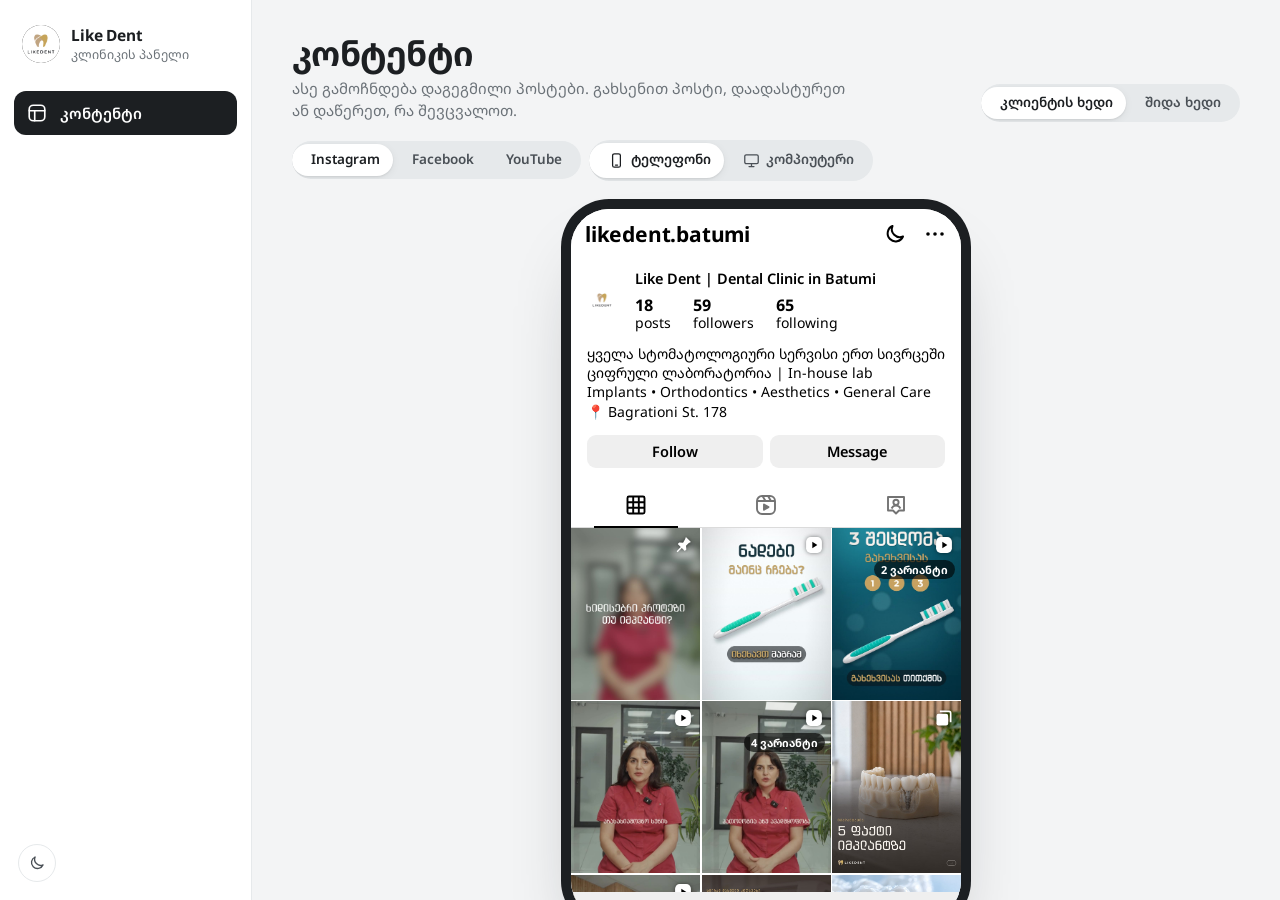
==== app.html @ 8b1951b8 "Hub: load the new studio (cache tag)" ====
<!doctype html>
<html lang="ka">
<head>
<meta charset="utf-8">
<meta name="referrer" content="no-referrer">
<meta name="viewport" content="width=device-width,initial-scale=1,viewport-fit=cover">
<meta name="robots" content="noindex,nofollow">
<title>Like Dent</title>
<link rel="stylesheet" href="ig.css">
<link rel="stylesheet" href="hub.css?v=29">
<script>if(/[?&]post=/.test(location.search))document.documentElement.classList.add('deeplink')</script>
<style>
.stage{min-height:100%;display:flex;flex-direction:column;align-items:center;justify-content:center;padding:18px 12px 28px;gap:12px}
.note{max-width:430px;font-size:13.5px;line-height:1.45;color:#5A4E45;text-align:center;margin:0}
body.dark .note{color:#B3A595}
/* versions of one video: swipe sideways */
.vt .vs{flex:0 0 100%;position:relative;scroll-snap-align:start}
.vlab{position:absolute;left:12px;top:12px;background:rgba(0,0,0,.6);color:#fff;font-size:12px;font-weight:600;padding:3px 8px;border-radius:12px}
.vhint{margin:4px 14px 0;font-size:13px;color:var(--sub)}
@media (max-width:520px){
  body{background:var(--bg)}
  .stage{padding:0;justify-content:flex-start}
  .note{display:none}
  .app{width:100%;height:100vh;height:100dvh;border-radius:0;box-shadow:none}
}
</style>
</head>
<body>
<div class="stage">
  <p class="note">ასე გამოჩნდება ინსტაგრამი ახალი პოსტების შემდეგ. დააჭირეთ პოსტს, ნახეთ ტექსტი და ვიდეო. თითოეულ პოსტზე დააჭირეთ „დადასტურება“-ს, ან დაწერეთ კომენტარი, თუ რამე შესაცვლელია. ☾/☀︎ ღილაკით ღია და მუქი რეჟიმი ირთვება.</p>
  <div class="app" id="app">
    <div class="view" id="pv">
      <div class="nav">
        <div class="uname" id="uname"></div>
        <button class="ibtn" id="themeBtn" type="button" aria-label="ღია / მუქი რეჟიმი"></button>
        <svg width="24" height="24" viewBox="0 0 24 24" fill="currentColor" aria-hidden="true"><circle cx="5" cy="12" r="1.8"/><circle cx="12" cy="12" r="1.8"/><circle cx="19" cy="12" r="1.8"/></svg>
      </div>
      <div class="prof">
        <div class="av"><img id="av" alt=""></div>
        <div class="pinfo">
          <span class="dname" id="dname"></span>
          <div class="stats">
            <div class="stat"><b id="pc">0</b><span>posts</span></div>
            <div class="stat"><b id="fol"></b><span>followers</span></div>
            <div class="stat"><b id="fng"></b><span>following</span></div>
          </div>
        </div>
      </div>
      <div class="bio" id="bio"></div>
      <div class="acts"><span>Follow</span><span>Message</span></div>
      <div class="tabs" aria-hidden="true">
        <span><svg width="24" height="24" viewBox="0 0 24 24" fill="none" stroke="currentColor" stroke-width="1.9"><rect x="3.5" y="3.5" width="17" height="17" rx="1.5"/><path d="M9.2 3.5v17M14.8 3.5v17M3.5 9.2h17M3.5 14.8h17"/></svg></span>
        <span><svg width="24" height="24" viewBox="0 0 24 24" fill="none" stroke="currentColor" stroke-width="1.9" stroke-linejoin="round"><rect x="3" y="3" width="18" height="18" rx="5"/><path d="M3 8h18M8.5 3l3 5M14 3l3 5"/><path d="m10 11.5 4.5 2.6-4.5 2.6z" fill="currentColor"/></svg></span>
        <span><svg width="24" height="24" viewBox="0 0 24 24" fill="none" stroke="currentColor" stroke-width="1.9" stroke-linejoin="round"><path d="M4 4h16v13.5h-5L12 20.5 9 17.5H4z"/><circle cx="12" cy="9.3" r="2.6"/><path d="M7.6 15.5a4.8 4.8 0 0 1 8.8 0"/></svg></span>
      </div>
      <div class="grid" id="grid"></div>
    </div>
    <div class="view" id="fv" hidden>
      <div class="ptop">
        <button class="ibtn" id="back" type="button" aria-label="უკან"></button>
        <div class="t"><small id="pvUser"></small><b>Posts</b></div>
      </div>
      <div id="feed"></div>
    </div>
    <div class="sheet" id="sh" hidden>
      <form id="shf">
        <div class="sh"><img id="shimg" alt=""><div><b>კომენტარი პოსტზე</b><span id="shcap"></span></div></div>
        <label>თქვენი სახელი<input id="shname" maxlength="40" autocomplete="name" placeholder="მაგ. მზია" required></label>
        <label>კომენტარი<textarea id="shtext" placeholder="რა შევცვალოთ?" required></textarea></label>
        <div class="row"><button type="button" class="no" id="shno">გაუქმება</button><button type="submit" class="ok" id="shok">გაგზავნა</button></div>
      </form>
    </div>
    <div class="toast" id="toast" role="status" hidden></div>
    <div class="status" id="st" hidden></div>
  </div>
</div>
<script src="core.js?v=30"></script>
<script>
let CFG = null, POSTS = [], STATE = {comments:[], status:{}}, sending = 0;
const commentsOf = id => (STATE.comments || []).filter(c => c.post === id);
const statusOf = id => (STATE.status || {})[id] || '';
const idsOf = p => (p.variants || [p]).map(v => v.id);
function groupStatus(p){ const s = idsOf(p).map(statusOf); return s.includes('approved') ? 'approved' : s.includes('changes') ? 'changes' : ''; }

function setTheme(t){ document.body.classList.toggle('dark', t==='dark'); $('#themeBtn').innerHTML = t==='dark' ? IC.sun : IC.moon; ls.set('igp_theme', t); }
setTheme(ls.get('igp_theme') || 'light');
$('#themeBtn').onclick = () => setTheme(document.body.classList.contains('dark') ? 'light' : 'dark');
$('#back').innerHTML = IC.back;

let toastT;
function toast(m){ const t = $('#toast'); t.textContent = m; t.hidden = false; clearTimeout(toastT); toastT = setTimeout(() => t.hidden = true, 3500); }

function renderProfile(){
  $('#uname').textContent = CFG.username; $('#pvUser').textContent = CFG.username;
  $('#dname').textContent = CFG.displayName; $('#bio').textContent = CFG.bio;
  $('#fol').textContent = CFG.followers; $('#fng').textContent = CFG.following;
  $('#av').src = mediaUrl(CFG.avatar); $('#pc').textContent = POSTS.length;
  document.title = CFG.username + ' · preview';
}
function renderGrid(){
  $('#grid').innerHTML = displayOrder(POSTS).map(p => {
    const n = idsOf(p).reduce((k, id) => k + commentsOf(id).filter(c => c.type !== 'approve' && !c.resolved).length, 0), s = groupStatus(p);
    const badge = p.pinned ? IC.pin : p.video ? IC.reel : (p.media.length > 1 ? IC.car : '');
    return `<button type="button" class="tile" data-id="${p.id}" aria-label="${esc(p.title)}"><img src="${mediaUrl(p.media[0])}" alt="" loading="lazy">${badge}
      ${!p.posted && s ? `<span class="st ${s}">${s==='approved' ? '✓ დადასტურდა' : 'შესაცვლელი'}</span>` : ''}${n ? `<span class="cc">💬 ${n}</span>` : ''}${p.variants ? `<span class="vb">${p.variants.length} ვარიანტი</span>` : ''}</button>`;
  }).join('');
}
function cmHTML(id){
  return commentsOf(id).map(c => c.type === 'approve'
    ? `<div class="cm ok"><b>${esc(c.name)}</b>✓ დაადასტურა<small>${fmtTime(c.ts)}${c.reopened ? ' · ხელახლა განსახილველია' : ''}</small></div>`
    : `<div class="cm"><b>${esc(c.name)}</b>${esc(c.text)}<small>${c.pending ? 'იგზავნება…' : fmtTime(c.ts)}${c.resolved ? ' · ✓ გასწორდა' : ''}</small></div>`).join('');
}
function capHTML(p){
  const t = p.caption || ''; const short = t.length > 125 || t.split('\n').length > 2;
  const cut = short ? t.split('\n').slice(0,2).join('\n').slice(0,120) : t;
  return `<b>${esc(CFG.username)}</b><span class="ct">${esc(cut)}</span>${short ? ` <button type="button" class="more" data-full="${p.id}">… more</button>` : ''}`;
}
const isVariant = id => POSTS.some(p => p.variants && p.variants.some(v => v.id === id));
const okText = (id, done) => isVariant(id) ? (done ? ' ეს ვარიანტი არჩეულია' : ' ამ ვარიანტს ვირჩევ') : (done ? ' დადასტურებულია' : ' დადასტურება');
function apvHTML(p){
  if(p.posted) return '';
  const done = statusOf(p.id) === 'approved';
  return `<div class="apv"><button type="button" data-ok="${p.id}" class="${done ? 'done' : ''}">${IC.check}${okText(p.id, done)}</button><button type="button" data-cmt="${p.id}">✎ შესაცვლელია</button></div>`;
}
function renderFeed(){
  const me = (ls.get('igp_name') || '').trim();
  $('#feed').innerHTML = displayOrder(POSTS).map(p => `
  <article class="post" id="post-${p.id}">
    <div class="ph"><span class="mini"><img src="${mediaUrl(CFG.avatar)}" alt=""></span><b>${esc(CFG.username)}</b>${IC.dots}</div>
    <div class="media">${p.variants
      ? `<div class="track vt" data-n="${p.variants.length}">${p.variants.map((v,i) => `<div class="vs" data-v="${v.id}"><video data-src="${mediaUrl(v.video)}" poster="${mediaUrl(v.media[0])}" playsinline muted loop preload="none"></video><button type="button" class="mute" aria-label="ხმა">${IC.muted}</button><span class="playov">${IC.play}</span><span class="vlab">ვარიანტი ${i+1}</span></div>`).join('')}</div><span class="cnt">1/${p.variants.length}</span>`
      : p.video
      ? `<video data-src="${mediaUrl(p.video)}" poster="${mediaUrl(p.media[0])}" playsinline muted loop preload="none"></video><button type="button" class="mute" aria-label="ხმა">${IC.muted}</button><span class="playov">${IC.play}</span>`
      : `<div class="track" data-n="${p.media.length}">${p.media.map(m => `<img src="${mediaUrl(m)}" alt="" loading="lazy">`).join('')}</div>${p.media.length > 1 ? `<span class="cnt">1/${p.media.length}</span>` : ''}`}</div>
    <div class="pa">${IC.heart}<button type="button" class="ibtn" data-cmt="${p.id}" aria-label="კომენტარი" style="padding:0">${IC.cmt}</button>${IC.send}<span class="sp"></span>
      ${p.variants ? `<div class="dots">${p.variants.map((m,i) => `<i class="${i ? '' : 'on'}"></i>`).join('')}</div>` : p.media.length > 1 && !p.video ? `<div class="dots">${p.media.map((m,i) => `<i class="${i ? '' : 'on'}"></i>`).join('')}</div>` : ''}${IC.save}</div>
    <div class="cap" data-v="${esc(p.caption)}">${capHTML(p)}</div>
    ${p.variants ? `<p class="vhint">← → გადაფურცლეთ: ${p.variants.length} ვარიანტი. აირჩიეთ ის, რომელიც უფრო მოგწონთ.</p>` : ''}
    ${apvHTML(p)}
    <div class="cmts" data-c="${p.id}">${cmHTML(p.id)}</div>
    <button type="button" class="addbtn" data-cmt="${p.id}"><span class="mini">${esc((me || '?').slice(0,1).toUpperCase())}</span>Add a comment…</button>
    <div class="pdate">${p.posted ? 'უკვე გამოქვეყნებული' : 'დაგეგმილი პოსტი'}</div>
  </article>`).join('');
  bindFeed();
}
let io = null, near = null;
function bindFeed(){
  if(io) io.disconnect();
  // phones handle only a few videos at once: load a video when it comes near the screen, free it when it leaves
  if(near) near.disconnect();
  near = new IntersectionObserver(es => es.forEach(en => {
    const v = en.target;
    if(en.isIntersecting){ if(!v.getAttribute('src')){ v.src = v.dataset.src; v.preload = 'metadata'; } }
    else if(v.getAttribute('src')){ v.pause(); v.removeAttribute('src'); v.load(); }
  }), {root: $('#fv'), rootMargin: '600px 0px'});
  document.querySelectorAll('#feed video').forEach(v => near.observe(v));
  io = new IntersectionObserver(es => es.forEach(en => { const v = en.target; if(en.isIntersecting && en.intersectionRatio > .6) v.play().catch(()=>{}); else v.pause(); }), {root: $('#fv'), threshold:[0,.6,1]});
  document.querySelectorAll('#feed video').forEach(v => {
    io.observe(v); const ov = v.parentNode.querySelector('.playov');
    v.addEventListener('play', () => ov.hidden = true); v.addEventListener('pause', () => ov.hidden = false);
  });
  document.querySelectorAll('#feed .track').forEach(t => {
    const post = t.closest('.post'), dots = post.querySelectorAll('.dots i'), cnt = post.querySelector('.cnt');
    t.addEventListener('scroll', () => {
      const i = Math.round(t.scrollLeft / t.clientWidth); dots.forEach((d,k) => d.classList.toggle('on', k === i)); if(cnt) cnt.textContent = (i+1) + '/' + t.dataset.n;
      // a version swipe: approve, comment and the comment list follow the version on screen
      const s = t.classList.contains('vt') && t.children[i]; if(!s || post.dataset.cur === s.dataset.v) return;
      post.dataset.cur = s.dataset.v;
      t.querySelectorAll('video').forEach((v,k) => { if(k === i) v.play().catch(()=>{}); else v.pause(); });
      post.querySelectorAll('[data-ok]').forEach(b => b.dataset.ok = s.dataset.v);
      post.querySelectorAll('[data-cmt]').forEach(b => b.dataset.cmt = s.dataset.v);
      const cm = post.querySelector('.cmts'); cm.dataset.c = s.dataset.v; if(!$('#fv').hidden) refreshViews();
    }, {passive:true});
  });
}
function openPost(id){
  renderFeed(); $('#pv').hidden = true; $('#fv').hidden = false;
  const el = document.getElementById('post-' + id); $('#fv').scrollTop = el ? el.offsetTop - 50 : 0;
}
function openReelViewer(id){
  document.querySelectorAll('#feed video').forEach(v => v.pause());
  openReels($('#app'), {posts: displayOrder(POSTS), startId: id, username: CFG.username, statusOf,
    onComment: id => openSheet(id), onApprove: (id, btn) => approve(id, btn)});
}
$('#grid').addEventListener('click', e => { const t = e.target.closest('.tile'); if(t) openPost(t.dataset.id); });
$('#back').onclick = () => { document.querySelectorAll('#feed video').forEach(v => v.pause()); $('#fv').hidden = true; $('#pv').hidden = false; renderGrid(); };
$('#feed').addEventListener('click', e => {
  const m = e.target.closest('.more'); if(m){ const p = flatVariants(POSTS).find(x => x.id === m.dataset.full); m.parentNode.querySelector('.ct').textContent = p.caption; m.remove(); return; }
  const c = e.target.closest('[data-cmt]'); if(c){ openSheet(c.dataset.cmt); return; }
  const ok = e.target.closest('[data-ok]'); if(ok){ approve(ok.dataset.ok, ok); return; }
  const mb = e.target.closest('.mute'); if(mb){ const v = mb.parentNode.querySelector('video'); v.muted = !v.muted; mb.innerHTML = v.muted ? IC.muted : IC.sound; if(v.paused) v.play().catch(()=>{}); return; }
  const vid = e.target.closest('video'); if(vid){ const vs = vid.closest('.vs'); openReelViewer(vs ? vs.dataset.v : vid.closest('.post').id.slice(5)); }
});

/* comment / approve */
let shPost = null, shMode = 'comment';
function openSheet(id){
  const p = flatVariants(POSTS).find(x => x.id === id); shPost = id;
  $('#shimg').src = mediaUrl(p.media[0]);
  $('#shcap').textContent = p.title || (p.caption || '').split('\n')[0];
  $('#shname').value = ls.get('igp_name') || '';
  $('#shtext').value = '';
  $('#sh').hidden = false;
  setTimeout(() => ($('#shname').value ? $('#shtext') : $('#shname')).focus({preventScroll:true}), 60);
}
const closeSheet = () => { $('#sh').hidden = true; shPost = null; };
$('#shno').onclick = closeSheet;
$('#sh').addEventListener('click', e => { if(e.target.id === 'sh') closeSheet(); });
$('#shf').onsubmit = e => {
  e.preventDefault();
  const name = $('#shname').value.trim(), text = $('#shtext').value.trim(); if(!name || !text) return;
  ls.set('igp_name', name);
  const post = shPost, local = {ts: Date.now(), post, name, type: 'comment', text, pending: true};
  // show the comment right away; the sheet answers in a few seconds
  STATE.comments = [...(STATE.comments || []), local]; STATE.status = {...(STATE.status || {}), [post]: 'changes'};
  closeSheet(); refreshViews(); toast('კომენტარი იგზავნება…');
  sending++;
  api.post(CFG, {action:'comment', post, name, text, title: (flatVariants(POSTS).find(x => x.id === post) || {}).title})
    .then(r => { sending--; STATE = r.state || STATE; refreshViews(); toast('კომენტარი გაიგზავნა, მადლობა!'); })
    .catch(async () => {
      // a slow answer can still have been saved: check the sheet before asking to resend
      let saved = false;
      try{ const st = await api.state(CFG); saved = st.comments.some(c => c.post === post && c.name === name && c.text === text); if(saved){ STATE = st; } }catch(e){}
      sending--;
      if(saved){ refreshViews(); toast('კომენტარი გაიგზავნა, მადლობა!'); return; }
      STATE.comments = STATE.comments.filter(c => c !== local); refreshViews();
      openSheet(post); $('#shtext').value = text; toast('ვერ გაიგზავნა. შეამოწმეთ ინტერნეტი და კიდევ ერთხელ დააჭირეთ „გაგზავნა“-ს.');
    });
};
async function approve(id, btn){
  if(statusOf(id) === 'approved'){ toast(isVariant(id) ? 'ეს ვარიანტი უკვე არჩეულია.' : 'ეს პოსტი უკვე დადასტურებულია.'); return; }
  let name = (ls.get('igp_name') || '').trim();
  if(!name){ name = (prompt('თქვენი სახელი') || '').trim(); if(!name) return; ls.set('igp_name', name); }
  const prev = statusOf(id), local = {ts: Date.now(), post: id, name, type: 'approve', text: '', pending: true};
  STATE.comments = [...(STATE.comments || []), local]; STATE.status = {...(STATE.status || {}), [id]: 'approved'};
  refreshViews(); toast(isVariant(id) ? 'ვარიანტი არჩეულია ✓' : 'დადასტურდა ✓');
  if(btn && btn.closest('.rv-btn')) btn.querySelector('small').textContent = isVariant(id) ? 'არჩეულია' : 'დადასტურდა';
  sending++;
  try{ const r = await api.post(CFG, {action:'approve', post: id, name, title: (flatVariants(POSTS).find(x => x.id === id) || {}).title}); STATE = r.state || STATE; refreshViews(); }
  catch(err){ STATE.comments = STATE.comments.filter(c => c !== local); STATE.status[id] = prev; refreshViews(); toast('დადასტურება ვერ გაიგზავნა. სცადეთ თავიდან.'); }
  sending--;
}
function refreshViews(){
  if($('#fv').hidden) renderGrid();
  else {
    document.querySelectorAll('.cmts').forEach(el => el.innerHTML = cmHTML(el.dataset.c));
    // captions edited in the studio show up without reopening the post
    document.querySelectorAll('#feed .post').forEach(el => { const p = POSTS.find(x => 'post-' + x.id === el.id), c = el.querySelector('.cap'); if(p && c && c.dataset.v !== p.caption){ c.dataset.v = p.caption; c.innerHTML = capHTML(p); } });
    document.querySelectorAll('[data-ok]').forEach(b => { const d = statusOf(b.dataset.ok) === 'approved'; b.classList.toggle('done', d); b.innerHTML = IC.check + okText(b.dataset.ok, d); });
  }
}

/* boot */
(async () => {
  try{ CFG = await loadConfig(); }catch(e){ $('#st').textContent = 'გვერდი ვერ ჩაიტვირთა.'; $('#st').hidden = false; return; }
  POSTS = groupVariants(arrange(CFG, null)); renderProfile(); renderGrid();
  if(!CFG.api){ return; }
  const load = async () => { try{ const s = await api.state(CFG); STATE = s; if(s.layout){ POSTS = groupVariants(arrange(CFG, s.layout)); $('#pc').textContent = POSTS.length; } refreshViews(); $('#st').hidden = true; }catch(e){ $('#st').textContent = 'კავშირი ვერ დამყარდა, ვცდილობ თავიდან…'; $('#st').hidden = false; } };
  window.reloadPreview = load;   // the hub calls this after the team switches back from the studio
  await load();
  const tick = () => { if(document.visibilityState === 'visible' && $('#sh').hidden && !sending) load(); };
  setInterval(tick, 10000);
  document.addEventListener('visibilitychange', tick);
})();
</script>
<script src="hub.js?v=30"></script>
</body>
</html>
---- ig.css ----
*{box-sizing:border-box}
html,body{margin:0;height:100%}
body{font-family:-apple-system,BlinkMacSystemFont,"SF Pro Text","Helvetica Neue","Noto Sans Georgian",Arial,sans-serif;-webkit-font-smoothing:antialiased;background:#ECE6DE;color:#000}
:root{--bg:#fff;--fg:#000;--sub:#737373;--btn:#EFEFEF;--line:#DBDBDB;--input:#fff;--link:#0095F6;--pink:#F6C6D8;--yellow:#FFE58A}
body.dark{--bg:#000;--fg:#F5F5F5;--sub:#A8A8A8;--btn:#262626;--line:#262626;--input:#121212;background:#15110E}
button{font-family:inherit}
.app{position:relative;width:390px;max-width:100%;height:min(844px,calc(100vh - 90px));background:var(--bg);color:var(--fg);border-radius:38px;overflow:hidden;box-shadow:0 0 0 10px #0B0B0C,0 30px 60px -20px rgba(30,20,10,.45)}
.view{position:absolute;inset:0;overflow-y:auto;overflow-x:hidden;scrollbar-width:none;-webkit-overflow-scrolling:touch}
.view::-webkit-scrollbar{display:none}
.view[hidden]{display:none}
.nav{position:sticky;top:0;z-index:3;background:var(--bg);height:50px;display:flex;align-items:center;gap:12px;padding:0 14px}
.nav .uname{flex:1;font-weight:700;font-size:21px;letter-spacing:-.2px;min-width:0;overflow:hidden;text-overflow:ellipsis;white-space:nowrap}
.ibtn{appearance:none;border:0;background:none;color:var(--fg);padding:4px;cursor:pointer;display:grid;place-items:center}
.ibtn:focus-visible,.tile:focus-visible{outline:2px solid var(--link);outline-offset:-2px;border-radius:6px}
.prof{display:flex;align-items:center;gap:18px;padding:10px 16px 0}
.av{width:86px;height:86px;border-radius:50%;overflow:hidden;border:1px solid var(--line);flex:0 0 auto;background:#111}
.av img{width:100%;height:100%;object-fit:cover;display:block}
.pinfo{flex:1;min-width:0;display:flex;flex-direction:column;gap:8px}
.dname{font-weight:600;font-size:14.5px}
.stats{display:flex;gap:22px}
.stat{display:flex;flex-direction:column;line-height:1.2}.stat b{font-size:16px}.stat span{font-size:14px}
.bio{padding:12px 16px 0;font-size:14px;line-height:1.38;white-space:pre-line}
.acts{display:flex;gap:7px;padding:14px 16px 0}
.acts span{flex:1;height:33px;border-radius:9px;background:var(--btn);display:flex;align-items:center;justify-content:center;font-weight:600;font-size:14.5px}
.tabs{display:flex;margin-top:16px;border-bottom:1px solid var(--line)}
.tabs span{flex:1;display:flex;justify-content:center;padding:9px 0 10px;color:var(--sub);position:relative}
.tabs span:first-child{color:var(--fg)}
.tabs span:first-child::after{content:"";position:absolute;left:18%;right:18%;bottom:-1px;height:1.5px;background:var(--fg)}
.grid{display:grid;grid-template-columns:repeat(3,1fr);gap:1.5px;padding-bottom:40px}
.tile{position:relative;aspect-ratio:3/4;overflow:hidden;background:var(--btn);cursor:pointer;border:0;padding:0;display:block;width:100%}
.tile img{width:100%;height:100%;object-fit:cover;display:block;pointer-events:none;-webkit-user-drag:none;user-select:none}
.tile .badge{position:absolute;top:7px;right:7px;filter:drop-shadow(0 0 2px rgba(0,0,0,.5))}
.tile .cc{position:absolute;left:6px;bottom:6px;background:rgba(0,0,0,.62);color:#fff;font-size:11.5px;font-weight:600;border-radius:10px;padding:2px 7px}
.tile .vb{position:absolute;top:32px;right:6px;background:rgba(0,0,0,.62);color:#fff;font-size:11px;font-weight:700;border-radius:10px;padding:2px 7px}
.tile .st{position:absolute;left:6px;top:6px;border-radius:10px;padding:2px 7px;font-size:11px;font-weight:700;color:#2B211C}
.tile .st.approved{background:var(--yellow)}.tile .st.changes{background:var(--pink)}
.ptop{position:sticky;top:0;z-index:3;background:var(--bg);height:48px;display:flex;align-items:center;gap:8px;padding:0 8px}
.ptop .t{flex:1;text-align:center;margin-right:36px;line-height:1.15}
.ptop .t small{display:block;font-size:12.5px;color:var(--sub);font-weight:600}.ptop .t b{font-size:16px}
.post{padding-bottom:18px}
.ph{display:flex;align-items:center;gap:10px;padding:8px 12px}
.ph .mini{width:32px;height:32px;border-radius:50%;overflow:hidden;background:#111;flex:0 0 auto}
.ph .mini img{width:100%;height:100%;object-fit:cover;display:block}
.ph b{flex:1;font-size:14px}
.media{position:relative;background:var(--btn)}
.track{display:flex;overflow-x:auto;scroll-snap-type:x mandatory;scrollbar-width:none}
.track::-webkit-scrollbar{display:none}
.track img{flex:0 0 100%;width:100%;aspect-ratio:4/5;object-fit:cover;display:block;scroll-snap-align:start}
.media video{width:100%;aspect-ratio:4/5;object-fit:cover;display:block;background:#000;cursor:pointer}
.cnt{position:absolute;top:12px;right:12px;background:rgba(0,0,0,.6);color:#fff;font-size:12px;font-weight:600;padding:3px 8px;border-radius:12px}
.mute,.full{position:absolute;bottom:12px;width:30px;height:30px;border-radius:50%;background:rgba(0,0,0,.55);border:0;display:grid;place-items:center;cursor:pointer;padding:0;color:#fff}
.mute{right:12px}.full{right:50px}
.playov{position:absolute;inset:0;display:grid;place-items:center;pointer-events:none}
.playov[hidden]{display:none}
.pa{display:flex;align-items:center;gap:14px;padding:10px 12px 4px;position:relative}
.pa .sp{flex:1}
.dots{position:absolute;left:50%;top:50%;transform:translate(-50%,-50%);display:flex;gap:4px}
.dots i{width:6px;height:6px;border-radius:50%;background:var(--sub);opacity:.45}.dots i.on{background:var(--link);opacity:1}
.cap{padding:2px 12px 0;font-size:14px;line-height:1.42;white-space:pre-line;word-break:break-word}
.cap b{font-weight:600;margin-right:5px}
.cap .more{color:var(--sub);cursor:pointer;background:none;border:0;padding:0;font:inherit}
.cmts{padding:6px 12px 0;display:flex;flex-direction:column;gap:6px}
.cm{font-size:14px;line-height:1.38;white-space:pre-line;word-break:break-word}
.cm b{font-weight:600;margin-right:5px}
.cm small{display:block;color:var(--sub);font-size:11.5px;margin-top:1px}
.cm.ok{color:#8a6d00}body.dark .cm.ok{color:#FFE58A}
.addbtn{display:flex;align-items:center;gap:10px;padding:8px 12px 0;width:100%;appearance:none;border:0;background:none;color:var(--sub);font:14px inherit;text-align:left;cursor:pointer}
.addbtn .mini{width:26px;height:26px;border-radius:50%;background:var(--btn);flex:0 0 auto;display:grid;place-items:center;font-size:12px;font-weight:700}
.apv{margin:10px 12px 0;display:flex;gap:8px}
.apv button{flex:1;appearance:none;border:1px solid var(--line);background:var(--bg);color:var(--fg);border-radius:10px;padding:9px 10px;font-weight:600;font-size:14px;cursor:pointer;display:flex;align-items:center;justify-content:center;gap:6px}
.apv button.done{background:var(--yellow);border-color:var(--yellow);color:#2B211C}
.pdate{padding:8px 12px 0;font-size:12px;color:var(--sub)}
.toast{position:absolute;left:50%;bottom:22px;transform:translateX(-50%);background:var(--fg);color:var(--bg);font-size:13.5px;padding:9px 14px;border-radius:10px;z-index:30;max-width:88%;text-align:center}
.toast[hidden]{display:none}
.status{position:absolute;left:0;right:0;bottom:0;z-index:4;background:var(--btn);color:var(--sub);font-size:12px;text-align:center;padding:5px 8px}
.status[hidden]{display:none}
/* comment sheet */
.sheet{position:absolute;inset:0;z-index:40;background:rgba(0,0,0,.5);display:flex;align-items:flex-start;justify-content:center;padding:14px 10px}
.sheet[hidden]{display:none}
.sheet form{width:100%;background:var(--bg);color:var(--fg);border-radius:16px;padding:14px;display:flex;flex-direction:column;gap:10px;box-shadow:0 10px 30px rgba(0,0,0,.3)}
.sheet .sh{display:flex;gap:10px;align-items:center}
.sheet .sh img{width:46px;height:58px;object-fit:cover;border-radius:6px;flex:0 0 auto}
.sheet .sh div{font-size:13px;line-height:1.35;color:var(--sub);overflow:hidden;display:-webkit-box;-webkit-line-clamp:3;-webkit-box-orient:vertical}
.sheet .sh b{color:var(--fg);display:block;font-size:13.5px}
.sheet label{font-size:12.5px;font-weight:600;color:var(--sub);display:flex;flex-direction:column;gap:5px}
.sheet input,.sheet textarea{border:1px solid var(--line);background:var(--input);color:var(--fg);border-radius:10px;padding:10px 12px;font:16px inherit;font-family:inherit}
.sheet textarea{min-height:96px;resize:vertical}
.sheet .row{display:flex;gap:8px}
.sheet .row button{flex:1;appearance:none;border:0;border-radius:10px;padding:12px;font-weight:600;font-size:15px;cursor:pointer}
.sheet .ok{background:var(--link);color:#fff}.sheet .ok:disabled{opacity:.5}.sheet .no{background:var(--btn);color:var(--fg)}
/* fullscreen reels */
.reelv{position:absolute;inset:0;z-index:20;background:#000}
.rv-list{position:absolute;inset:0;overflow-y:auto;scroll-snap-type:y mandatory;scrollbar-width:none}
.rv-list::-webkit-scrollbar{display:none}
.rv-item{position:relative;height:100%;scroll-snap-align:start;scroll-snap-stop:always}
.rv-item video{width:100%;height:100%;object-fit:contain;display:block;background:#000}
.rv-play{position:absolute;inset:0;display:grid;place-items:center;pointer-events:none}
.rv-play[hidden]{display:none}
.rv-close{position:absolute;top:12px;left:10px;z-index:3;appearance:none;border:0;background:rgba(0,0,0,.25);border-radius:50%;width:40px;height:40px;display:grid;place-items:center;cursor:pointer}
.rv-side{position:absolute;right:8px;bottom:110px;display:flex;flex-direction:column;gap:18px;align-items:center}
.rv-btn{appearance:none;border:0;background:none;color:#fff;display:flex;flex-direction:column;align-items:center;gap:4px;cursor:pointer;filter:drop-shadow(0 1px 2px rgba(0,0,0,.6))}
.rv-btn svg{width:28px;height:28px}
.rv-btn small{font-size:11px;font-weight:600}
.rv-cap{position:absolute;left:12px;right:70px;bottom:24px;color:#fff;font-size:14px;line-height:1.4;white-space:pre-line;text-shadow:0 1px 3px rgba(0,0,0,.7)}
.rv-cap b{display:block;margin-bottom:4px}
---- hub.css ----
/* Like Dent client hub. Palette from Gia: deep mustard, graphite greys, emerald.
   Mustard is the one loud colour (new patients, the active place); everything else stays quiet. */
@import url('https://fonts.googleapis.com/css2?family=Noto+Sans+Georgian:wght@400..800&display=swap');

:root{
  --mustard:#A07800; --mustard-ink:#7A5B00; --mustard-tint:#F5EBC9;
  --emerald:#0E6B53; --emerald-ink:#0B5A45; --emerald-tint:#D9EEE6;
  --ink:#1C1F22; --ink-2:#4A5056; --slate:#6B7278; --mist:#E6E9EB; --canvas:#F3F4F5; --surface:#FFFFFF;
  --glass:rgba(255,255,255,.72); --scrim:rgba(20,23,26,.44);
  --r-xl:22px; --r-lg:16px; --r-md:12px; --r-sm:9px;
  --font:"Noto Sans Georgian",-apple-system,BlinkMacSystemFont,"SF Pro Text",system-ui,sans-serif;
  --ease:cubic-bezier(.22,1,.36,1);
  --side:252px; --tabbar:64px;
  /* old names still used by hub-admin.html */
  --h-bg:var(--canvas);--h-card:var(--surface);--h-fg:var(--ink);--h-sub:var(--slate);--h-line:var(--mist);--h-soft:var(--canvas);
  --h-gold:var(--mustard-ink);--h-gold-btn:var(--mustard);--h-emer:var(--emerald);--h-emer-btn:var(--emerald);--h-shadow:none;
}
body.dark{
  --mustard:#D9A821; --mustard-ink:#E8BE4A; --mustard-tint:#3A3015;
  --emerald:#33B88E; --emerald-ink:#5DD0AA; --emerald-tint:#14382D;
  --ink:#ECEEEF; --ink-2:#C2C7CB; --slate:#979EA4; --mist:#2B3034; --canvas:#16191B; --surface:#1F2326;
  --glass:rgba(31,35,38,.72); --scrim:rgba(0,0,0,.6);
}

/* ---------- shell ---------- */
body.hubbed{background:var(--canvas);color:var(--ink);font-family:var(--font);-webkit-font-smoothing:antialiased;overflow:hidden}
body.hubbed .note{display:none}
.shell{position:fixed;inset:0;display:grid;grid-template-columns:var(--side) minmax(0,1fr);background:var(--canvas);color:var(--ink);font-family:var(--font)}
.side{display:flex;flex-direction:column;gap:6px;padding:22px 14px 18px;border-right:1px solid var(--mist);background:var(--surface)}
.brand{display:flex;align-items:center;gap:11px;padding:2px 8px 22px}
.brand img{width:38px;height:38px;border-radius:50%;object-fit:cover;background:#111;flex:0 0 auto}
.brand b{display:block;font-size:15.5px;font-weight:700;letter-spacing:-.01em}
.brand small{display:block;font-size:12.5px;color:var(--slate)}
.nav-i{appearance:none;border:0;background:none;color:var(--ink-2);font:500 15px/1 var(--font);display:flex;align-items:center;gap:12px;padding:11px 12px;border-radius:var(--r-md);cursor:pointer;text-align:left;transition:background .2s var(--ease),color .2s var(--ease)}
.nav-i svg{flex:0 0 auto;opacity:.85}
.nav-i:hover{background:var(--canvas)}
.nav-i[aria-current="page"]{background:var(--ink);color:var(--surface);font-weight:600}
.nav-i[aria-current="page"] svg{opacity:1}
.nav-i[hidden]{display:none}
.nav-i .n{margin-left:auto;min-width:22px;height:22px;border-radius:11px;background:var(--mustard);color:#fff;font-size:12px;font-weight:700;display:grid;place-items:center;padding:0 7px}
.nav-i .n[hidden]{display:none}
.side .grow{flex:1}
.side .foot{display:flex;gap:6px;padding:0 4px}
.icon-btn{appearance:none;border:1px solid var(--mist);background:var(--surface);color:var(--ink-2);width:38px;height:38px;border-radius:50%;display:grid;place-items:center;cursor:pointer;transition:background .2s var(--ease)}
.icon-btn:hover{background:var(--canvas)}

.main{position:relative;min-width:0;overflow:hidden;display:flex;flex-direction:column}
.pane{position:absolute;inset:0;overflow-y:auto;overflow-x:hidden;-webkit-overflow-scrolling:touch;overscroll-behavior:contain}
.pane[hidden]{display:none}
.head{display:flex;align-items:flex-end;gap:18px;flex-wrap:wrap;padding:34px 40px 22px;max-width:1240px;margin:0 auto}
.head .ttl{flex:1;min-width:240px}
.head h1{margin:0;font-size:34px;line-height:1.12;font-weight:700;letter-spacing:-.022em}
.head p{margin:6px 0 0;font-size:15px;line-height:1.45;color:var(--slate);max-width:62ch}
.body{max-width:1240px;margin:0 auto;padding:0 40px 56px}

/* buttons */
.btn{appearance:none;border:1px solid var(--mist);background:var(--surface);color:var(--ink);font:600 14px/1 var(--font);border-radius:999px;padding:11px 18px;cursor:pointer;display:inline-flex;align-items:center;gap:8px;text-decoration:none;white-space:nowrap;transition:transform .15s var(--ease),background .2s var(--ease),border-color .2s var(--ease)}
.btn:hover{border-color:var(--slate)}
.btn:active{transform:scale(.97)}
.btn.primary{background:var(--ink);border-color:var(--ink);color:var(--surface)}
.btn.mustard{background:var(--mustard);border-color:var(--mustard);color:#fff}
.btn.emerald{background:var(--emerald);border-color:var(--emerald);color:#fff}
.btn.sm{padding:8px 13px;font-size:13px}
.btn:disabled{opacity:.45;cursor:default;transform:none}
.btn:focus-visible,.icon-btn:focus-visible,.nav-i:focus-visible,.seg button:focus-visible,.chip:focus-visible,.lead:focus-visible,.tile2:focus-visible,.tabbar button:focus-visible{outline:2px solid var(--mustard);outline-offset:2px}

/* segmented control with a sliding thumb */
.seg{position:relative;display:inline-flex;background:var(--mist);border-radius:999px;padding:3px;gap:0;max-width:100%;overflow-x:auto;scrollbar-width:none}
.seg::-webkit-scrollbar{display:none}
.seg .thumb{position:absolute;top:3px;bottom:3px;left:0;border-radius:999px;background:var(--surface);box-shadow:0 1px 2px rgba(0,0,0,.08),0 2px 8px rgba(0,0,0,.06);transition:transform .38s var(--ease),width .38s var(--ease)}
body.dark .seg .thumb{background:#3A4045}
.seg button{position:relative;z-index:1;appearance:none;border:0;background:none;color:var(--ink-2);font:600 13.5px/1 var(--font);padding:9px 16px;border-radius:999px;cursor:pointer;white-space:nowrap}
.seg button[aria-pressed="true"]{color:var(--ink)}

/* phone tab bar */
.tabbar{display:none}
.mtop{display:none}

/* ---------- content: platform previews ---------- */
.plat[hidden]{display:none}
body.hubbed .stage{min-height:0;padding:6px 0 40px;justify-content:flex-start}
body.hubbed .app{height:min(844px,calc(100vh - 190px));box-shadow:0 0 0 10px #1C1F22,0 40px 80px -30px rgba(20,23,26,.45)}
body.dark.hubbed .app{box-shadow:0 0 0 10px #000,0 40px 80px -30px rgba(0,0,0,.8)}
.hint{font-size:13.5px;color:var(--slate);text-align:center;margin:0 auto 18px;max-width:52ch;line-height:1.5}

.st-chip{display:inline-flex;align-items:center;gap:5px;font:700 11.5px/1 var(--font);border-radius:999px;padding:5px 9px;white-space:nowrap}
.st-chip.approved{background:var(--emerald-tint);color:var(--emerald-ink)}
.st-chip.changes{background:#FBE1E6;color:#9B2C45}
body.dark .st-chip.changes{background:#47202A;color:#F3A9BA}
.st-chip.posted{background:var(--mist);color:var(--slate)}

/* Instagram on a computer */
.igw{max-width:935px;margin:0 auto;background:var(--surface);border-radius:var(--r-xl);padding:40px 44px 44px;border:1px solid var(--mist)}
.igw-h{display:grid;grid-template-columns:150px 1fr;gap:56px;align-items:center;margin-bottom:40px}
.igw-h img{width:150px;height:150px;border-radius:50%;object-fit:cover;background:#111}
.igw-u{display:flex;align-items:center;gap:12px;flex-wrap:wrap;font-size:20px}
.igw-u span{font:600 13.5px var(--font);background:var(--mist);border-radius:8px;padding:8px 14px}
.igw-s{display:flex;gap:36px;margin:18px 0;font-size:15.5px}
.igw-b{font-size:14px;line-height:1.5;white-space:pre-line}
.igw-b b{display:block}
.igw-tabs{display:flex;justify-content:center;gap:56px;border-top:1px solid var(--mist);margin:0 -44px 4px;font:600 12.5px var(--font);color:var(--slate)}
.igw-tabs span{padding:16px 0}.igw-tabs span:first-child{color:var(--ink);box-shadow:inset 0 1px 0 var(--ink)}
.igw-g{display:grid;grid-template-columns:repeat(3,1fr);gap:4px}
.tile2{position:relative;aspect-ratio:3/4;border:0;padding:0;background:var(--mist);cursor:pointer;overflow:hidden;display:block;width:100%}
.tile2 img{width:100%;height:100%;object-fit:cover;display:block;transition:transform .5s var(--ease)}
.tile2:hover img{transform:scale(1.03)}
.tile2 .st-chip{position:absolute;left:8px;top:8px}
.tile2 .kind{position:absolute;right:8px;top:8px;color:#fff;filter:drop-shadow(0 1px 2px rgba(0,0,0,.5))}
.tile2 .ov{position:absolute;inset:0;background:rgba(0,0,0,.32);opacity:0;transition:opacity .2s var(--ease);display:grid;place-items:center;color:#fff;font:600 14px var(--font)}
.tile2:hover .ov{opacity:1}

/* Facebook page */
.fbw{max-width:620px;margin:0 auto}
.fb-cover{position:relative;aspect-ratio:2048/779;border-radius:var(--r-xl) var(--r-xl) 0 0;overflow:hidden;background:#2a2f33}
.fb-cover img{width:100%;height:100%;object-fit:cover;display:block}
.fb-id{background:var(--surface);border:1px solid var(--mist);border-top:0;border-radius:0 0 var(--r-xl) var(--r-xl);padding:0 28px 18px;display:flex;align-items:flex-end;gap:18px;margin-bottom:18px}
.fb-id img{position:relative;z-index:1;width:132px;height:132px;border-radius:50%;object-fit:cover;border:4px solid var(--surface);margin-top:-66px;background:#fff}
.fb-id b{display:block;font-size:24px;letter-spacing:-.01em}
.fb-id small{color:var(--slate);font-size:14px}
.fbp{background:var(--surface);border:1px solid var(--mist);border-radius:var(--r-lg);margin-bottom:16px;overflow:hidden;cursor:pointer}
.fbp header{display:flex;align-items:center;gap:10px;padding:14px 16px 8px}
.fbp header img{width:40px;height:40px;border-radius:50%;object-fit:cover;background:#111}
.fbp header div{flex:1;min-width:0;line-height:1.3}
.fbp header b{display:block;font-size:14.5px}
.fbp header small{color:var(--slate);font-size:12.5px}
.fbp .tx{margin:0 16px 12px;font-size:14.5px;line-height:1.5;white-space:pre-line;max-height:6em;overflow:hidden}
.fbp .md{position:relative;background:#000;aspect-ratio:4/5}
.fbp .md img{display:block;width:100%;height:100%;object-fit:cover}
.fbcar{position:relative}
.fbtrack{display:flex;gap:8px;overflow-x:auto;scroll-snap-type:x mandatory;padding:0 16px 4px;scrollbar-width:none;scroll-padding:0 16px}
.fbtrack::-webkit-scrollbar{display:none}
.fbcard{flex:0 0 72%;aspect-ratio:4/5;border-radius:8px;overflow:hidden;border:1px solid var(--mist);scroll-snap-align:start;background:var(--mist)}
.fbcard img{width:100%;height:100%;object-fit:cover;object-position:center;display:block}
.fbcar .car-btn[hidden]{display:none}
.play{position:absolute;left:50%;top:50%;width:64px;height:64px;margin:-32px 0 0 -32px;border-radius:50%;background:rgba(0,0,0,.55);display:grid;place-items:center;color:#fff;backdrop-filter:blur(6px)}
.fbp footer{display:flex;border-top:1px solid var(--mist);margin:0 16px;padding:4px 0;color:var(--slate);font:600 13.5px var(--font)}
.fbp footer span{flex:1;text-align:center;padding:9px 0}

/* YouTube channel */
.ytw{max-width:1100px;margin:0 auto}
.yt-banner{aspect-ratio:2120/351;border-radius:var(--r-xl);overflow:hidden;background:#2a2f33}
.yt-banner img{width:100%;height:100%;object-fit:cover}
.yt-id{display:flex;align-items:center;gap:22px;padding:22px 4px 8px}
.yt-id img{width:120px;height:120px;border-radius:50%;object-fit:cover;background:#111}
.yt-id b{display:block;font-size:30px;letter-spacing:-.02em;line-height:1.15}
.yt-id small{display:block;color:var(--slate);font-size:14px;margin-top:4px}
.yt-tabs{display:flex;gap:26px;border-bottom:1px solid var(--mist);margin:10px 0 22px;font:600 15px var(--font);color:var(--slate)}
.yt-tabs span{padding:12px 0}.yt-tabs span.on{color:var(--ink);box-shadow:inset 0 -2px 0 var(--ink)}
.yt-sec{font-size:20px;font-weight:700;letter-spacing:-.01em;margin:6px 0 14px}
.yt-shorts{display:grid;grid-template-columns:repeat(auto-fill,minmax(176px,1fr));gap:18px 14px;margin-bottom:34px}
.ys{appearance:none;border:0;padding:0;background:none;color:inherit;text-align:left;cursor:pointer;font-family:var(--font)}
.ys .th{position:relative;aspect-ratio:9/16;border-radius:var(--r-md);overflow:hidden;background:var(--mist)}
.ys .th img{width:100%;height:100%;object-fit:cover;display:block;transition:transform .5s var(--ease)}
.ys:hover .th img{transform:scale(1.03)}
.ys .th .st-chip{position:absolute;left:8px;top:8px}
.ys b{display:block;font-size:14.5px;line-height:1.35;margin-top:9px;display:-webkit-box;-webkit-line-clamp:2;-webkit-box-orient:vertical;overflow:hidden}
.ys small{color:var(--slate);font-size:12.5px}
.yt-posts{display:grid;grid-template-columns:repeat(auto-fill,minmax(300px,1fr));gap:16px}
.ycp{background:var(--surface);border:1px solid var(--mist);border-radius:var(--r-lg);overflow:hidden;cursor:pointer;display:flex;flex-direction:column}
.ycp header{display:flex;align-items:center;gap:10px;padding:14px 16px 6px;font-size:14px}
.ycp header img{width:32px;height:32px;border-radius:50%;object-fit:cover}
.ycp header b{flex:1}
.ycp p{margin:4px 16px 12px;font-size:14px;line-height:1.5;white-space:pre-line;max-height:4.5em;overflow:hidden}
.ycp img.m{width:100%;aspect-ratio:4/5;object-fit:cover;display:block;margin-top:auto}

/* post window: looks like the platform it was opened from; the review strip at the bottom is ours */
.pm{position:fixed;inset:0;z-index:70;background:rgba(0,0,0,.66);display:flex;align-items:center;justify-content:center;padding:40px 64px}
.pm[hidden]{display:none}
.pm-x{position:fixed;top:14px;right:18px;z-index:3;appearance:none;border:0;background:none;color:#fff;cursor:pointer;padding:8px;display:grid;place-items:center}
.pm-x svg{width:26px;height:26px}
.pm-card{position:relative;display:grid;grid-template-columns:minmax(0,1fr) 405px;width:min(1180px,100%);height:min(860px,100%);background:#fff;color:#000;overflow:hidden;animation:pmIn .32s var(--ease)}
@keyframes pmIn{from{opacity:0;transform:scale(.98)}to{opacity:1;transform:none}}
.pm-media{background:#000;display:flex;align-items:center;justify-content:center;position:relative;min-height:0;min-width:0}
.pm-media>video,.pm-media>img{max-width:100%;max-height:100%;display:block;object-fit:contain}
.pm-media .car{display:flex;overflow-x:auto;scroll-snap-type:x mandatory;width:100%;height:100%;scrollbar-width:none}
.pm-media .car::-webkit-scrollbar{display:none}
.pm-media .car img{flex:0 0 100%;width:100%;height:100%;object-fit:contain;scroll-snap-align:center}
.car-btn{position:absolute;top:50%;margin-top:-15px;width:30px;height:30px;border-radius:50%;border:0;background:rgba(255,255,255,.85);color:#262626;display:grid;place-items:center;cursor:pointer;box-shadow:0 1px 4px rgba(0,0,0,.25)}
.car-btn.prev{left:12px}.car-btn.next{right:12px}
.car-dots{position:absolute;bottom:14px;left:0;right:0;display:flex;justify-content:center;gap:4px}
.car-dots i{width:6px;height:6px;border-radius:50%;background:rgba(255,255,255,.45)}
.car-dots i.on{background:#fff}
.pm-side{display:flex;flex-direction:column;min-height:0;min-width:0}
.ini{width:32px;height:32px;border-radius:50%;flex:0 0 auto;display:grid;place-items:center;font:700 13px var(--font);background:#EFEFEF;color:#555}
.rv{border-top:1px solid #DBDBDB;background:#F7F7F8;padding:12px 14px;display:flex;flex-direction:column;gap:10px;font-family:var(--font)}
.rv .pm-vars{display:flex;gap:6px;flex-wrap:wrap}
.rv .chip{padding:6px 11px;font-size:12.5px}
.rv-b{display:flex;gap:8px}
.rv-b .btn{flex:1;justify-content:center;padding:11px 10px;min-width:0;white-space:normal;line-height:1.2;text-align:center}
.rv-b .rv-link{flex:0 0 auto;padding:11px 13px}
.lnk{display:flex;gap:6px;align-items:center}
.lnk[hidden]{display:none}
.lnk input{flex:1;min-width:0;font:13px var(--font);color:var(--ink);background:#fff;border:1px solid var(--mist);border-radius:10px;padding:9px 10px}
.lnk small{flex-basis:100%;color:var(--emerald-ink);font:600 12.5px var(--font)}
.lnk{flex-wrap:wrap}
.yt-id .yt-sub{margin-left:auto}

/* Instagram on a computer */
.pm--ig .pm-card{border-radius:4px}
.pm--ig .pm-side{border-left:1px solid #EFEFEF;font:14px/1.4 -apple-system,BlinkMacSystemFont,"Segoe UI",Roboto,"Noto Sans Georgian",Helvetica,Arial,sans-serif;color:#000}
.ig-h{display:flex;align-items:center;gap:12px;padding:14px 16px;border-bottom:1px solid #EFEFEF}
.ig-h img{width:32px;height:32px;border-radius:50%;object-fit:cover;border:1px solid #EFEFEF}
.ig-h b{flex:1;font-weight:600}
.ig-dots{letter-spacing:1px;color:#000}
.ig-sc{flex:1;overflow-y:auto;padding:14px 16px;display:flex;flex-direction:column;gap:16px}
.ig-c{display:flex;gap:14px;align-items:flex-start}
.ig-c img{width:32px;height:32px;border-radius:50%;object-fit:cover;border:1px solid #EFEFEF;flex:0 0 auto}
.ig-c>div{white-space:pre-line;word-break:break-word;min-width:0}
.ig-c b{font-weight:600}
.ig-c small{display:block;color:#737373;font-size:12px;margin-top:8px}
.ig-a{display:flex;gap:14px;padding:8px 14px 4px;border-top:1px solid #EFEFEF;color:#000}
.ig-a .sp{flex:1}
.ig-l{padding:2px 16px 12px}
.ig-l b{display:block;font-weight:600;font-size:14px}
.ig-l small{display:block;color:#737373;font-size:11.5px;margin-top:4px}

/* Facebook */
.pm--fb{background:rgba(0,0,0,.82)}
.pm--fb .pm-card{border-radius:10px;grid-template-columns:minmax(0,1fr) 380px;background:#fff}
.pm--fb .pm-side{font:15px/1.4 -apple-system,BlinkMacSystemFont,"Segoe UI",Roboto,"Noto Sans Georgian",Helvetica,Arial,sans-serif;color:#050505}
.fb-h{display:flex;align-items:center;gap:10px;padding:16px}
.fb-h img{width:40px;height:40px;border-radius:50%;object-fit:cover}
.fb-h b{display:block;font-size:15px;font-weight:600}
.fb-h small{color:#65676B;font-size:13px}
.fb-sc{flex:1;overflow-y:auto;padding:0 16px 12px}
.fb-tx{margin:0 0 12px;white-space:pre-line}
.fb-re{display:flex;border-top:1px solid #CED0D4;border-bottom:1px solid #CED0D4;margin-bottom:12px;color:#65676B;font-weight:600;font-size:14px}
.fb-re span{flex:1;display:flex;align-items:center;justify-content:center;gap:6px;padding:8px 0}
.fb-c{display:flex;gap:8px;margin-bottom:10px}
.fb-c .bub{background:#F0F2F5;border-radius:18px;padding:8px 12px;font-size:14px;white-space:pre-line}
.fb-c .bub b{display:block;font-size:13px}
.fb-c small{color:#65676B;font-size:12px;padding-left:12px}

/* YouTube Shorts */
.pm--yt{background:rgba(15,15,15,.94)}
.pm--yt .pm-card{background:transparent;grid-template-columns:auto 400px;gap:24px;width:auto;height:auto;max-width:100%;max-height:100%;overflow:visible}
.pm--yt .pm-media{background:#000;border-radius:14px;overflow:hidden;aspect-ratio:9/16;height:auto;width:min(calc((100vh - 80px) * 9 / 16),calc(100vw - 552px))}
.pm--yt:not(.is-video) .pm-media{aspect-ratio:4/5;width:min(calc((100vh - 80px) * 4 / 5),calc(100vw - 552px))}
.pm--yt .pm-media>video,.pm--yt .pm-media>img{width:100%;height:100%;max-width:none;max-height:none;object-fit:cover}
.pm--yt .pm-side{max-height:calc(100vh - 80px);background:#fff;border-radius:14px;overflow:hidden;font:14px/1.45 Roboto,-apple-system,"Noto Sans Georgian",Arial,sans-serif;color:#0F0F0F}
.yt-sc{flex:1;overflow-y:auto;padding:18px}
.yt-t{margin:0 0 14px;font-size:18px;font-weight:700;line-height:1.35}
.yt-ch{display:flex;align-items:center;gap:12px;margin-bottom:14px}
.yt-ch img{width:40px;height:40px;border-radius:50%;object-fit:cover}
.yt-ch div{flex:1;line-height:1.3}
.yt-ch b{display:block;font-size:15px}
.yt-ch small{color:#606060;font-size:12px}
.yt-sub{background:#0F0F0F;color:#fff;border-radius:18px;padding:9px 15px;font-weight:600;font-size:13.5px}
.yt-desc{background:#F2F2F2;border-radius:12px;padding:12px;white-space:pre-line;margin-bottom:18px}
.yt-cm-h{font-weight:700;font-size:16px;margin-bottom:12px}
.yt-c{display:flex;gap:12px;margin-bottom:14px}
.yt-c b{font-size:13px}.yt-c small{color:#606060;font-size:12px}
.yt-c p{margin:2px 0 0}
body.dark .pm--ig .pm-card,body.dark .pm--fb .pm-card{background:#fff}

.ovhost{position:fixed;inset:0;z-index:80;pointer-events:none}
.ovhost>*{pointer-events:auto}
.ovhost .sheet{position:fixed}
.ovhost .toast{position:fixed;bottom:28px}

/* ---------- patients ---------- */
.lock{margin:8vh auto;max-width:360px;text-align:center;display:flex;flex-direction:column;gap:14px;padding:0 20px}
.lock h2{margin:0;font-size:24px;letter-spacing:-.015em}
.lock p{margin:0;color:var(--slate);font-size:14.5px;line-height:1.5}
.lock input{font:600 28px/1 var(--font);letter-spacing:.5em;text-indent:.5em;text-align:center;padding:16px;border-radius:var(--r-lg);border:1px solid var(--mist);background:var(--surface);color:var(--ink)}
.lock input:focus{outline:2px solid var(--mustard);outline-offset:1px}
.lock .err{color:#B3261E;font-size:13.5px;min-height:18px}
body.dark .lock .err{color:#F2B8B5}
.lock .btn{justify-content:center}

.chips{display:none;gap:6px;overflow-x:auto;scrollbar-width:none;margin-bottom:14px}
.chips::-webkit-scrollbar{display:none}
.chip{appearance:none;border:1px solid var(--mist);background:var(--surface);color:var(--ink-2);border-radius:999px;padding:8px 13px;font:600 13.5px/1 var(--font);cursor:pointer;white-space:nowrap;display:inline-flex;align-items:center;gap:7px}
.chip i{font-style:normal;color:var(--slate);font-weight:600}
.chip[aria-pressed="true"]{background:var(--ink);color:var(--surface);border-color:var(--ink)}
.chip[aria-pressed="true"] i{color:inherit;opacity:.7}
.board{display:grid;grid-template-columns:repeat(3,minmax(0,1fr));gap:18px;align-items:start}
.col{display:flex;flex-direction:column;gap:10px;min-width:0;background:var(--mist);background:color-mix(in srgb,var(--mist) 55%,transparent);border-radius:var(--r-xl);padding:12px}
.colh{display:flex;align-items:center;gap:9px;font-weight:700;font-size:15px;padding:6px 6px 4px}
.colh .dot{width:10px;height:10px;border-radius:50%;background:var(--sc)}
.colh i{font-style:normal;margin-left:auto;color:var(--slate);font-weight:600;font-size:13.5px}
.s-new{--sc:var(--mustard);--stint:var(--mustard-tint);--sink:var(--mustard-ink)}
.s-booked{--sc:var(--ink-2);--stint:var(--mist);--sink:var(--ink-2)}
.s-done{--sc:var(--emerald);--stint:var(--emerald-tint);--sink:var(--emerald-ink)}
.s-lost{--sc:var(--slate);--stint:var(--mist);--sink:var(--slate)}
.lostcol{grid-column:1/-1}
.lostcol[hidden]{display:none}
.empty{color:var(--slate);font-size:14px;text-align:center;padding:30px 12px;line-height:1.5}
.lead{background:var(--surface);border-radius:var(--r-lg);padding:14px 15px;display:flex;flex-direction:column;gap:8px;cursor:pointer;position:relative;box-shadow:0 1px 1px rgba(20,23,26,.04);transition:box-shadow .25s var(--ease),transform .25s var(--ease)}
.lead:hover{box-shadow:0 6px 20px -8px rgba(20,23,26,.25)}
.s-new .lead{box-shadow:inset 3px 0 0 var(--mustard),0 1px 1px rgba(20,23,26,.04)}
.lead .lt{display:flex;align-items:center;gap:8px}
.lead .lt b{flex:1;min-width:0;font-size:16px;letter-spacing:-.005em;overflow:hidden;text-overflow:ellipsis;white-space:nowrap}
.tag{font-size:12px;font-weight:600;border-radius:999px;padding:4px 9px;background:var(--canvas);color:var(--ink-2);white-space:nowrap}
.lead .ls{font-size:13.5px;color:var(--slate);line-height:1.4}
.lead .ln{font-size:13.5px;line-height:1.45;color:var(--ink-2);display:-webkit-box;-webkit-line-clamp:2;-webkit-box-orient:vertical;overflow:hidden}
.lead .la{display:flex;gap:6px;flex-wrap:wrap;align-items:center;margin-top:2px}
.lead .la .sp{flex:1}
.lostbtn{margin-top:18px}

/* sheets (add / patient details) */
.hsheet{position:fixed;inset:0;z-index:75;background:var(--scrim);display:flex;align-items:center;justify-content:center;padding:20px;backdrop-filter:blur(8px);-webkit-backdrop-filter:blur(8px)}
.hsheet[hidden]{display:none}
.hsheet form{width:100%;max-width:560px;max-height:100%;overflow:auto;background:var(--surface);color:var(--ink);border-radius:var(--r-xl);padding:24px 22px 20px;display:flex;flex-direction:column;gap:14px;font-family:var(--font);animation:pmIn .35s var(--ease)}
.hsheet h3{margin:0;font-size:22px;letter-spacing:-.015em;display:flex;align-items:center;gap:8px}
.hsheet h3 span{flex:1}
.hsheet label{display:flex;flex-direction:column;gap:6px;font-size:13px;font-weight:600;color:var(--slate)}
.hsheet input,.hsheet select,.hsheet textarea{font:15px var(--font);color:var(--ink);background:var(--canvas);border:1px solid transparent;border-radius:var(--r-md);padding:12px 13px;width:100%;transition:border-color .2s var(--ease),background .2s var(--ease)}
.hsheet input:focus,.hsheet select:focus,.hsheet textarea:focus{outline:none;border-color:var(--mustard);background:var(--surface)}
.hsheet textarea{min-height:84px;resize:vertical}
.hsheet .two{display:grid;grid-template-columns:1fr 1fr;gap:12px}
.hsheet .row{display:flex;gap:8px;justify-content:flex-end;flex-wrap:wrap;margin-top:4px}
.stagepick{display:grid;grid-template-columns:repeat(4,1fr);gap:6px}
.stagepick button{appearance:none;border:1px solid var(--mist);background:var(--surface);color:var(--ink-2);border-radius:var(--r-md);padding:11px 8px;font:600 13px/1.25 var(--font);cursor:pointer;display:flex;flex-direction:column;align-items:center;gap:7px;text-align:center}
.stagepick button::before{content:"";width:10px;height:10px;border-radius:50%;background:var(--sc)}
.stagepick button[aria-pressed="true"]{border-color:var(--sc);background:var(--stint);color:var(--sink)}
.hist{font-size:13px;color:var(--slate);display:flex;flex-direction:column;gap:4px;margin:0;padding:12px 0 0;list-style:none;border-top:1px solid var(--mist)}
.hx{appearance:none;border:0;background:var(--canvas);color:var(--ink-2);width:34px;height:34px;border-radius:50%;font-size:20px;cursor:pointer;line-height:1;display:grid;place-items:center}

/* ---------- analytics ---------- */
.periods{margin-bottom:22px}
.kpis{display:grid;grid-template-columns:1.3fr 1fr 1fr 1fr;gap:14px}
.kpi{background:var(--surface);border-radius:var(--r-xl);padding:22px 22px 20px;display:flex;flex-direction:column;gap:6px;min-width:0}
.kpi small{font-size:14px;font-weight:600;color:var(--slate)}
.kpi b{font-size:52px;line-height:1;font-weight:700;letter-spacing:-.035em;font-variant-numeric:tabular-nums;margin:6px 0 4px}
.kpi span{font-size:13.5px;color:var(--slate)}
.kpi.lead-kpi{background:var(--mustard);color:#fff}
.kpi.lead-kpi small,.kpi.lead-kpi span{color:rgba(255,255,255,.82)}
body.dark .kpi.lead-kpi{color:#1C1F22}
body.dark .kpi.lead-kpi small,body.dark .kpi.lead-kpi span{color:rgba(28,31,34,.75)}
.grid2{display:grid;grid-template-columns:minmax(0,.9fr) minmax(0,1.4fr);gap:14px;margin-top:14px}
.card{background:var(--surface);border-radius:var(--r-xl);padding:22px;min-width:0}
.card h4{margin:0;font-size:17px;letter-spacing:-.01em}
.card p.sub{margin:4px 0 18px;font-size:13.5px;color:var(--slate)}
.funnel{display:flex;flex-direction:column;gap:16px}
.fr{display:grid;grid-template-columns:96px 1fr 76px;align-items:center;gap:12px;font-size:14px}
.fr .bar{height:12px;background:var(--canvas);border-radius:6px;overflow:hidden}
.fr .bar i{display:block;height:100%;background:var(--emerald);border-radius:6px;min-width:4px;transform-origin:left;animation:grow .9s var(--ease) both}
@keyframes grow{from{transform:scaleX(0)}to{transform:none}}
.fr .v{text-align:right;font-variant-numeric:tabular-nums;font-weight:700}
.fr .v small{font-weight:500;color:var(--slate);margin-left:4px}
.tbl{width:100%;border-collapse:collapse;font-size:14px}
.tbl th{text-align:left;font-size:12.5px;font-weight:600;color:var(--slate);padding:0 8px 10px;border-bottom:1px solid var(--mist);white-space:nowrap}
.tbl td{padding:12px 8px;border-bottom:1px solid var(--mist);font-variant-numeric:tabular-nums;white-space:nowrap}
.tbl tr:last-child td{border-bottom:0}
.tbl td.n,.tbl th.n{text-align:right}
.tbl .cb{display:flex;align-items:center;gap:10px;min-width:100px}
.tbl .cb .bar{flex:1;height:8px;background:var(--canvas);border-radius:4px;overflow:hidden;min-width:40px}
.tbl .cb .bar i{display:block;height:100%;background:var(--emerald);border-radius:4px;min-width:3px}
.scroll-x{overflow-x:auto}
.hnote{margin:18px 2px 0;font-size:13px;color:var(--slate);line-height:1.55;max-width:70ch}
.hubtoast{position:fixed;left:50%;bottom:28px;transform:translateX(-50%);z-index:90;background:var(--ink);color:var(--surface);font:600 14px var(--font);padding:12px 18px;border-radius:999px;max-width:90%;text-align:center;box-shadow:0 10px 30px -10px rgba(0,0,0,.4)}
.hubtoast[hidden]{display:none}

/* ---------- tablet / phone ---------- */
@media (max-width:1100px){
  .kpis{grid-template-columns:1fr 1fr}
  .grid2{grid-template-columns:1fr}
}
@media (max-width:860px){
  .shell{grid-template-columns:1fr;grid-template-rows:auto 1fr auto}
  .side{display:none}
  .mtop{display:flex;align-items:center;gap:10px;padding:max(10px,env(safe-area-inset-top)) 16px 8px;background:var(--glass);backdrop-filter:saturate(1.6) blur(20px);-webkit-backdrop-filter:saturate(1.6) blur(20px);border-bottom:1px solid var(--mist);z-index:5}
  .mtop img{width:30px;height:30px;border-radius:50%;object-fit:cover}
  .mtop b{flex:1;font-size:16px;letter-spacing:-.01em}
  .tabbar{display:flex;height:calc(var(--tabbar) + env(safe-area-inset-bottom,0px));padding-bottom:env(safe-area-inset-bottom,0px);background:var(--glass);backdrop-filter:saturate(1.6) blur(20px);-webkit-backdrop-filter:saturate(1.6) blur(20px);border-top:1px solid var(--mist);z-index:5}
  .tabbar button{flex:1;appearance:none;border:0;background:none;color:var(--slate);font:600 11px/1.1 var(--font);display:flex;flex-direction:column;align-items:center;justify-content:center;gap:4px;position:relative;cursor:pointer}
  .tabbar button[aria-current="page"]{color:var(--ink)}
  .tabbar button[aria-current="page"] svg{color:var(--mustard)}
  .tabbar button[hidden]{display:none}
  .tabbar .n{position:absolute;top:6px;left:calc(50% + 7px);min-width:18px;height:18px;border-radius:9px;background:var(--mustard);color:#fff;font-size:10.5px;font-weight:700;display:grid;place-items:center;padding:0 5px}
  .tabbar .n[hidden]{display:none}
  .head{padding:20px 16px 14px;gap:12px}
  .head h1{font-size:28px}
  .head p{font-size:14px}
  .head .seg{width:100%}
  .head .seg button{flex:1;padding:9px 8px;font-size:12.5px}
  .body{padding:0 16px 32px}
  .pane.igphone .head{padding-bottom:10px}
  .pane.igphone .body{padding:0}
  body.hubbed .stage{padding:0}
  body.hubbed .app{width:100%;height:calc(100dvh - 210px - env(safe-area-inset-bottom,0px));border-radius:0;box-shadow:none}
  .hint{display:none}
  .chips{display:flex}
  .board{grid-template-columns:1fr}
  .board .col{background:none;padding:0}
  .board .col[data-off]{display:none}
  .colh{display:none}
  .kpi{padding:16px}
  .kpi b{font-size:38px}
  .igw{padding:20px 14px;border-radius:var(--r-lg)}
  .igw-h{grid-template-columns:86px 1fr;gap:20px;margin-bottom:22px}
  .igw-h img{width:86px;height:86px}
  .igw-s{gap:18px;font-size:14px;margin:10px 0}
  .igw-tabs{margin:0 -14px 4px;gap:40px}
  .tile2 .st-chip{font-size:0;gap:0;padding:4px;left:5px;top:5px}
  .tile2 .st-chip svg{width:14px;height:14px}
  .tile2 .st-chip.changes::before,.tile2 .st-chip.posted::before{content:"";width:8px;height:8px;border-radius:50%;background:currentColor;margin:2px}
  .fb-id{padding:0 16px 14px;gap:12px}
  .fb-id img{width:88px;height:88px;margin-top:-44px}
  .fb-id b{font-size:19px}
  .yt-id img{width:72px;height:72px}
  .yt-id b{font-size:22px}
  .yt-shorts{grid-template-columns:repeat(2,1fr)}
  .pm{padding:0}
  .pm-card,.pm--fb .pm-card,.pm--ig .pm-card{grid-template-columns:1fr;grid-template-rows:minmax(0,1fr) auto;height:100%;width:100%;border-radius:0}
  .pm--yt .pm-card{grid-template-columns:1fr;gap:0;width:100%;height:100%;max-height:none}
  .pm--yt .pm-media,.pm--yt:not(.is-video) .pm-media{border-radius:0;aspect-ratio:auto;height:100%;width:100%;min-height:0}
  .pm--yt .pm-side{max-height:50vh}
  .pm--yt .pm-side{border-radius:0}
  .pm-side{border-left:0!important;max-height:50vh}
  .pm-x{top:8px;right:8px;background:rgba(0,0,0,.45);border-radius:50%}
  .rv-b .btn{padding:10px 8px;font-size:13px;gap:5px;min-width:0;white-space:normal;line-height:1.2}
  .rv-b .rv-link{padding:10px}
  .rv{padding-bottom:calc(12px + env(safe-area-inset-bottom,0px))}
  .hsheet{align-items:flex-end;padding:0}
  .hsheet form{border-radius:var(--r-xl) var(--r-xl) 0 0;max-height:92%;padding-bottom:calc(20px + env(safe-area-inset-bottom,0px))}
  .stagepick{grid-template-columns:repeat(2,1fr)}
  .hubtoast{bottom:calc(var(--tabbar) + 18px)}
}
@media (prefers-reduced-motion:reduce){*,*::before,*::after{animation:none!important;transition:none!important}}
/* Google sign-in */
.lock .gbtn{display:flex;justify-content:center;min-height:44px}
.linkbtn{background:none;border:0;padding:4px;font:500 14px/1.3 var(--font);color:var(--emerald);cursor:pointer;text-decoration:underline;text-underline-offset:3px}
body.dark .linkbtn{color:#5FC7A6}
.linkbtn:focus-visible{outline:2px solid var(--mustard);outline-offset:2px;border-radius:6px}
#ptSub .who{display:inline-block;margin-left:6px;color:var(--slate);font-size:13px}
#ptSub .who .linkbtn{font-size:13px}
#ptAdd[hidden],.btn[hidden]{display:none}
/* link to one post: cover the page until the post window is open */
html.deeplink body>*{visibility:hidden}
html.deeplink #pm,html.deeplink #ovhost{visibility:visible}
html.deeplink body::before{content:"";position:fixed;inset:0;background:rgba(20,22,24,.88);z-index:0}
html.deeplink body::after{content:"";position:fixed;left:50%;top:50%;width:28px;height:28px;margin:-14px;border-radius:50%;border:3px solid rgba(255,255,255,.25);border-top-color:#fff;animation:dlspin .8s linear infinite;z-index:1}
@keyframes dlspin{to{transform:rotate(360deg)}}
@media (prefers-reduced-motion:reduce){html.deeplink body::after{animation:none}}

/* ---------- platform + device switches ---------- */
.ctrls{display:flex;gap:8px;flex-wrap:wrap;align-items:center}
.seg.dev button{display:inline-flex;align-items:center;gap:6px}
.seg.dev svg{flex:none}

/* ---------- phone frame for Facebook and YouTube (matches the Instagram phone) ---------- */
.mframe{--m-bg:#fff;--m-fg:#050505;--m-sub:#65676B;--m-line:#E4E6EB;--m-gap:#C9CCD1;--m-soft:#E4E6EB;
  width:390px;max-width:100%;height:min(844px,calc(100vh - 190px));margin:6px auto 40px;border-radius:38px;overflow:hidden;background:var(--m-bg);color:var(--m-fg);
  box-shadow:0 0 0 10px #1C1F22,0 40px 80px -30px rgba(20,23,26,.45);font-family:-apple-system,"Segoe UI",Helvetica,Arial,"Noto Sans Georgian",sans-serif}
body.dark .mframe{--m-bg:#242526;--m-fg:#E4E6EB;--m-sub:#B0B3B8;--m-line:#3A3B3C;--m-gap:#18191A;--m-soft:#3A3B3C;box-shadow:0 0 0 10px #000,0 40px 80px -30px rgba(0,0,0,.8)}
.mscroll{height:100%;overflow-y:auto;overflow-x:hidden;scrollbar-width:none;-webkit-overflow-scrolling:touch}
.mscroll::-webkit-scrollbar{display:none}

/* Facebook app */
.fbm-top{position:sticky;top:0;z-index:2;display:flex;align-items:center;gap:12px;padding:12px 14px;background:var(--m-bg);border-bottom:1px solid var(--m-line)}
.fbm-top b{flex:1;font-size:17px;font-weight:700;white-space:nowrap;overflow:hidden;text-overflow:ellipsis}
.fbm-cover{aspect-ratio:16/9;overflow:hidden;background:#2a2f33}
.fbm-cover img{width:100%;height:100%;object-fit:cover;object-position:center;display:block}
.fbm-id{padding:0 16px 14px}
.fbm-id .av{display:block;width:116px;height:116px;border-radius:50%;object-fit:cover;border:4px solid var(--m-bg);margin-top:-58px;background:#fff;position:relative}
.fbm-id>b{display:block;font-size:24px;font-weight:700;margin-top:8px;letter-spacing:-.01em}
.fbm-id small{display:block;color:var(--m-sub);font-size:14.5px;margin-top:4px}
.fbm-id small b{color:var(--m-fg)}
.fbm-btns{display:flex;gap:8px;margin-top:14px}
.fbm-btns span{flex:1;display:grid;place-items:center;height:36px;border-radius:8px;background:var(--m-soft);font-weight:600;font-size:14.5px}
.fbm-btns .pri{background:#0866FF;color:#fff}
.fbm-btns .sq{flex:0 0 44px}
.fbm-tabs{display:flex;gap:6px;padding:10px 12px;border-top:1px solid var(--m-line);overflow-x:auto;scrollbar-width:none}
.fbm-tabs span{padding:8px 13px;border-radius:999px;font-weight:600;font-size:14.5px;color:var(--m-sub);white-space:nowrap}
.fbm-tabs span.on{background:#EBF5FF;color:#0866FF}
body.dark .fbm-tabs span.on{background:#263951;color:#4599FF}
.fbmp{border-top:8px solid var(--m-gap);cursor:pointer;background:var(--m-bg)}
.fbmp header{display:flex;align-items:center;gap:10px;padding:12px 14px 8px}
.fbmp header img{width:40px;height:40px;border-radius:50%;object-fit:cover;background:#111;flex:none}
.fbmp header div{flex:1;min-width:0;line-height:1.3}
.fbmp header b{display:block;font-size:15px}
.fbmp header small{color:var(--m-sub);font-size:13px}
.fbmp .tx{margin:0 14px 10px;font-size:15px;line-height:1.45;white-space:pre-line;max-height:4.35em;overflow:hidden}
.fbmp .md{position:relative;aspect-ratio:4/5;background:#000}
.fbmp .md img{width:100%;height:100%;object-fit:cover;display:block}
.fbmp .fbtrack{padding:0 14px 4px;scroll-padding:0 14px}
.fbmp .fbcard{flex-basis:84%;border-color:var(--m-line)}
.fbmp footer{display:flex;margin:6px 14px 0;border-top:1px solid var(--m-line);color:var(--m-sub);font-weight:600;font-size:13.5px}
.fbmp footer span{flex:1;display:flex;align-items:center;justify-content:center;gap:6px;padding:10px 0}
.fbmp:focus-visible{outline:2px solid var(--mustard);outline-offset:-2px}

/* YouTube app */
.ytm{--m-bg:#fff;--m-fg:#0F0F0F;--m-sub:#606060;--m-line:#E5E5E5;--m-soft:#F2F2F2;font-family:Roboto,-apple-system,Helvetica,Arial,"Noto Sans Georgian",sans-serif}
body.dark .ytm{--m-bg:#0F0F0F;--m-fg:#F1F1F1;--m-sub:#AAAAAA;--m-line:#272727;--m-soft:#272727}
.ytm-top{position:sticky;top:0;z-index:2;display:flex;align-items:center;gap:18px;padding:12px 14px;background:var(--m-bg)}
.ytm-top .sp{flex:1}
.ytm-banner{margin:4px 14px 0;aspect-ratio:1546/423;border-radius:12px;overflow:hidden;background:#2a2f33}
.ytm-banner img{width:100%;height:100%;object-fit:cover;object-position:center;display:block}
.ytm-id{display:flex;gap:14px;align-items:center;padding:16px 14px 4px}
.ytm-id img{width:72px;height:72px;border-radius:50%;object-fit:cover;background:#111;flex:none}
.ytm-id div{min-width:0}
.ytm-id b{display:block;font-size:22px;font-weight:700;letter-spacing:-.01em;line-height:1.2}
.ytm-id small{display:block;color:var(--m-sub);font-size:13px;margin-top:3px}
.ytm-sub{margin:12px 14px 4px;height:36px;border-radius:999px;background:var(--m-fg);color:var(--m-bg);display:grid;place-items:center;font-weight:600;font-size:14.5px}
.ytm-tabs{display:flex;gap:22px;padding:0 14px;border-bottom:1px solid var(--m-line);overflow-x:auto;scrollbar-width:none;margin-top:8px}
.ytm-tabs span{padding:12px 0;font-weight:600;font-size:14.5px;color:var(--m-sub);white-space:nowrap}
.ytm-tabs span.on{color:var(--m-fg);box-shadow:inset 0 -2px 0 var(--m-fg)}
.ytm-shorts{display:grid;grid-template-columns:repeat(3,1fr);gap:2px;padding:2px 0 14px}
.yms{position:relative;appearance:none;border:0;padding:0;background:#222;aspect-ratio:9/16;overflow:hidden;cursor:pointer;color:#fff;text-align:left;font-family:inherit}
.yms img{position:absolute;inset:0;width:100%;height:100%;object-fit:cover}
.yms::after{content:"";position:absolute;inset:auto 0 0;height:55%;background:linear-gradient(transparent,rgba(0,0,0,.75))}
.yms b{position:absolute;left:7px;right:7px;bottom:7px;z-index:1;font-size:12px;line-height:1.3;font-weight:600;display:-webkit-box;-webkit-line-clamp:2;-webkit-box-orient:vertical;overflow:hidden}
.yms .st-chip{position:absolute;left:5px;top:5px;z-index:1;font-size:10px;padding:4px 7px}
.yms .st-chip svg{width:11px;height:11px}
.yms:focus-visible{outline:2px solid var(--mustard);outline-offset:-2px}
.ytm-sec{font-size:18px;font-weight:700;padding:14px 14px 6px}
.ympc{margin:8px 14px 14px;border:1px solid var(--m-line);border-radius:12px;overflow:hidden;cursor:pointer}
.ympc header{display:flex;align-items:center;gap:10px;padding:12px 12px 6px;font-size:13.5px}
.ympc header img{width:28px;height:28px;border-radius:50%;object-fit:cover;flex:none}
.ympc header b{flex:1;min-width:0}
.ympc p{margin:2px 12px 10px;font-size:14px;line-height:1.45;white-space:pre-line;max-height:4.35em;overflow:hidden}
.ympc img.m{display:block;width:100%;aspect-ratio:4/5;object-fit:cover}
.ympc:focus-visible{outline:2px solid var(--mustard);outline-offset:-2px}

@media (max-width:860px){
  .ctrls{width:100%;flex-wrap:nowrap}
  .ctrls #platSeg{flex:1;width:auto}
  .head .seg.dev{width:auto;flex:none}
  .head .seg.dev button{flex:none;padding:9px 11px}
  .seg.dev button span{display:none}
  .mframe{width:100%;height:calc(100dvh - 210px - env(safe-area-inset-bottom,0px));margin:0;border-radius:0;box-shadow:none}
  body.dark .mframe{box-shadow:none}
}


/* ---------- tasks: monday-style board (internal team) ---------- */
:root{--t-todo:#C4C7CC;--t-doing:#FDAB3D;--t-stuck:#E2445C;--t-done:#00C875;--t-high:#401694;--t-mid:#5559DF;--t-low:#579BFC;--t-line:#E6E9EF;--t-hover:#F5F6F8;--t-open:#E5F0FF}
body.dark{--t-todo:#525960;--t-line:#2E3337;--t-hover:#252A2D;--t-open:#1E2B3D}
.bell{position:relative;margin-left:auto}
.bell i{position:absolute;top:-4px;right:-4px;min-width:18px;height:18px;border-radius:9px;background:var(--t-stuck);color:#fff;font:700 10.5px/18px var(--font);font-style:normal;text-align:center;padding:0 5px}
.bell i[hidden]{display:none}
.ttools{display:flex;align-items:center;gap:10px;flex-wrap:wrap;margin-bottom:22px}
.tsearch{display:flex;align-items:center;gap:7px;background:var(--surface);border:1px solid var(--mist);border-radius:999px;padding:0 13px;color:var(--slate);height:40px;min-width:200px}
.tsearch input{border:0;background:none;outline:none;font:500 14px var(--font);color:var(--ink);width:100%;min-width:0}
.tsearch:focus-within{border-color:var(--mustard)}
.ttools .chip[aria-pressed="true"]{background:var(--ink);color:var(--surface);border-color:var(--ink)}
.tgrp{margin-bottom:30px}
.tgh{display:flex;align-items:center;gap:6px;padding:0 0 8px;min-height:36px}
.gchev{appearance:none;border:0;background:none;color:var(--g);width:28px;height:28px;border-radius:6px;display:grid;place-items:center;cursor:pointer;transition:transform .2s var(--ease)}
.tgrp.fold .gchev{transform:rotate(-90deg)}
.gchev:hover{background:var(--t-hover)}
.gname{appearance:none;border:1px solid transparent;background:none;color:var(--g);font:700 18px/1.2 var(--font);letter-spacing:-.01em;padding:3px 6px;border-radius:6px;cursor:pointer}
.gname:hover{border-color:var(--t-line)}
.gcount{font-size:13px;color:var(--slate);margin-left:4px}
.tbar{flex:0 1 200px;margin-left:auto;display:flex;height:8px;border-radius:4px;overflow:hidden;gap:2px}
.tbar i{display:block;min-width:5px}
.tgrp.fold .tgh{background:var(--surface);border:1px solid var(--t-line);border-left:6px solid var(--g);border-radius:var(--r-sm);padding:8px 10px}
.ttbl{background:var(--surface);border:1px solid var(--t-line);border-left:6px solid var(--g);border-radius:var(--r-sm)}
.thead,.trow{display:grid;grid-template-columns:24px minmax(200px,1fr) 46px 112px 138px 118px 104px;align-items:stretch}
.thead span{font-size:12.5px;font-weight:600;color:var(--slate);padding:9px 8px;text-align:center;border-left:1px solid var(--t-line)}
.thead span:nth-child(-n+3){border-left:0;text-align:left}
.trow{border-top:1px solid var(--t-line);background:var(--surface);position:relative;transition:background .12s}
.trow:hover{background:var(--t-hover)}
.trow.open{background:var(--t-open)}
.trow>*{min-width:0}
.trow>.tc{border-left:1px solid var(--t-line)}
.grip{display:grid;place-items:center;color:var(--slate);cursor:grab;opacity:0;touch-action:none;transition:opacity .12s}
.trow:hover .grip{opacity:.8}
@media (hover:none){.grip{opacity:.55}}
.tname{display:flex;flex-direction:column;justify-content:center;gap:2px;padding:9px 8px 9px 4px;cursor:pointer;min-width:0;outline:none}
.tt{font:500 14.5px/1.35 var(--font);color:var(--ink);overflow:hidden;text-overflow:ellipsis;white-space:nowrap}
.tdesc{font-size:12.5px;line-height:1.35;color:var(--slate);overflow:hidden;text-overflow:ellipsis;white-space:nowrap}
.tdesc b{font-weight:600;color:var(--ink-2)}
.tname:hover .tt,.tname:focus-visible .tt{color:var(--t-low);text-decoration:underline;text-underline-offset:3px}
.tbub{appearance:none;border:0;background:none;color:var(--slate);display:flex;align-items:center;justify-content:center;position:relative;cursor:pointer;opacity:.45}
.trow:hover .tbub{opacity:.85}
.tbub.has{color:var(--t-low);opacity:1}
.tbub i{position:absolute;bottom:7px;right:5px;min-width:16px;height:16px;border-radius:8px;background:var(--t-low);color:#fff;font:700 10px/16px var(--font);font-style:normal;text-align:center;padding:0 4px}
.tc{appearance:none;border:0;background:transparent;color:var(--ink);font:600 13px/1.2 var(--font);padding:0 8px;min-height:46px;display:flex;align-items:center;justify-content:center;gap:7px;cursor:pointer;position:relative;text-align:center;transition:filter .15s}
.tc:hover{filter:brightness(.94)}
body.dark .tc:hover{filter:brightness(1.15)}
.st-todo{background:var(--t-todo);color:#fff}
body:not(.dark) .st-todo{color:#323338}
.st-doing{background:var(--t-doing);color:#fff}
.st-stuck{background:var(--t-stuck);color:#fff}
.st-done{background:var(--t-done);color:#fff}
.pr-high{background:var(--t-high);color:#fff}
.pr-mid{background:var(--t-mid);color:#fff}
.pr-low{background:var(--t-low);color:#fff}
.tc-due input,.pv input[type=date]{position:absolute;inset:0;opacity:0;pointer-events:none;width:100%}
.dd{font-weight:500;color:var(--ink-2)}
.dd.none{color:var(--slate);opacity:0;transition:opacity .15s}
.trow:hover .dd.none{opacity:.75}
.dd.now{color:var(--mustard-ink);font-weight:700}
.dd.late{color:#fff;background:var(--t-stuck);border-radius:999px;padding:4px 10px;font-weight:700}
/* avatars: the letter sits in its own box so Georgian letters stay centred */
.av{width:30px;height:30px;flex:0 0 auto;border-radius:50%;background:var(--c);color:#fff;display:inline-flex;align-items:center;justify-content:center;border:2px solid var(--surface);box-sizing:border-box;overflow:hidden}
.av b{display:block;font:700 13px/1 var(--font)}
.av.nobody{background:var(--mist);color:var(--slate)}
.av.more{background:var(--ink-2);color:var(--surface);font:700 11px/1 var(--font)}
.av.sm{width:24px;height:24px}
.av.sm b{font-size:11px}
.avs{display:inline-flex}
.avs .av+.av{margin-left:-9px}
.tadd{display:flex;align-items:center;gap:8px;padding:5px 8px 5px 30px;border-top:1px solid var(--t-line)}
.tadd input{flex:1;min-width:0;border:1px solid transparent;background:none;color:var(--ink);font:500 14px var(--font);padding:8px 8px;border-radius:6px}
.tadd input:hover{border-color:var(--t-line)}
.tadd input:focus{outline:none;border-color:var(--t-low);background:var(--surface)}
.tadd input::placeholder{color:var(--slate)}
.tadd .btn{display:none}
.tadd:focus-within .btn{display:inline-flex}
.gadd{margin-top:-6px}
/* drag */
.trow.lift{box-shadow:0 14px 34px rgba(0,0,0,.2);border-radius:6px;background:var(--surface);pointer-events:none;opacity:.96}
.trow.ph{background:var(--t-open);border:2px dashed var(--t-low);border-radius:6px;display:block}
body.tdragging{cursor:grabbing;user-select:none;-webkit-user-select:none}
/* pop-ups */
.tpop{position:fixed;z-index:120;background:var(--surface);color:var(--ink);border:1px solid var(--mist);border-radius:var(--r-md);box-shadow:0 12px 32px rgba(0,0,0,.18);padding:8px;display:flex;flex-direction:column;gap:6px;font-family:var(--font);animation:pmIn .18s var(--ease);max-height:70vh;overflow:auto}
.tpop small{font-size:12px;color:var(--slate);padding:2px 6px 4px}
.tpop button{appearance:none;border:0;border-radius:6px;font:600 13.5px/1 var(--font);padding:11px 12px;cursor:pointer;display:flex;align-items:center;justify-content:center;gap:9px;transition:filter .15s;color:inherit}
.tpop button:hover{filter:brightness(.94)}
.tpop button[aria-selected="true"]{box-shadow:0 0 0 2px var(--surface),0 0 0 4px var(--ink)}
.tpop button.pr-none{background:var(--canvas);color:var(--slate)}
.tpop.k-owners button,.tpop.k-mention button{background:none;justify-content:flex-start;font-weight:500;padding:7px 8px}
.tpop.k-owners button:hover,.tpop.k-mention button:hover,.tpop.k-mention button[aria-selected="true"]{background:var(--t-hover);filter:none;box-shadow:none}
.tpop.k-owners span{flex:1;text-align:left}
.tpop .ck{opacity:0;color:var(--t-low);display:grid}
.tpop [aria-checked="true"] .ck{opacity:1}
.tpop [aria-checked="true"]{font-weight:700}
.tpop .gin{font:700 15px var(--font);color:var(--ink);background:var(--canvas);border:1px solid var(--mist);border-radius:6px;padding:9px 10px;outline:none}
.tpop .gin:focus{border-color:var(--t-low)}
.tpop .sw{display:grid;grid-template-columns:repeat(5,1fr);gap:6px;padding:4px 2px}
.tpop .sw button{padding:0;height:26px;border-radius:50%;background:var(--c);width:26px;justify-self:center}
.tpop .sw button[aria-pressed="true"]{box-shadow:0 0 0 2px var(--surface),0 0 0 4px var(--c)}
.tpop .gdel{background:none;color:var(--t-stuck);justify-content:flex-start;font-weight:600}
.tpop .gdel:disabled{color:var(--slate);cursor:default;font-weight:500;font-size:12.5px;line-height:1.3}
.tpop.k-bell .nt{flex-direction:column;align-items:flex-start;gap:4px;background:none;text-align:left;padding:10px;border-radius:8px;font-weight:500}
.tpop.k-bell .nt.new{background:var(--t-open)}
.tpop.k-bell .nt:hover{background:var(--t-hover);filter:none}
.tpop.k-bell .nh{font-size:13px;color:var(--ink-2);display:flex;gap:4px;width:100%}
.tpop.k-bell .nh time{margin-left:auto;color:var(--slate);font-size:12px}
.tpop.k-bell .nb{font-weight:700;font-size:14px;line-height:1.3}
.tpop.k-bell .nx{font-size:13px;color:var(--slate);line-height:1.35}
.tpop.k-bell .none{margin:4px 6px 8px;font-size:13.5px;color:var(--slate);line-height:1.45}
/* the task card that slides in from the right */
.tpanel{position:fixed;inset:0;z-index:90;font-family:var(--font)}
.tpanel[hidden]{display:none}
.tp-scrim{position:absolute;inset:0;background:rgba(20,23,26,.18)}
.tp-card{position:absolute;top:0;right:0;bottom:0;width:min(600px,100vw);background:var(--surface);color:var(--ink);box-shadow:-12px 0 40px rgba(0,0,0,.14);overflow-y:auto;overscroll-behavior:contain;padding:18px 28px 40px;display:flex;flex-direction:column;gap:18px;animation:tpIn .3s var(--ease)}
@keyframes tpIn{from{transform:translateX(40px);opacity:0}to{transform:none;opacity:1}}
.tp-h{display:flex;align-items:flex-start;gap:10px}
.tp-title{flex:1;resize:none;border:1px solid transparent;border-radius:8px;background:none;color:var(--ink);font:700 22px/1.3 var(--font);letter-spacing:-.015em;padding:4px 8px;overflow:hidden;outline:none}
.tp-title:hover{border-color:var(--t-line)}
.tp-title:focus{border-color:var(--t-low)}
.tp-meta{display:grid;grid-template-columns:1fr 1fr;gap:8px 18px}
.pm-row{display:flex;flex-direction:column;gap:5px}
.pm-row>span{font-size:12px;font-weight:600;color:var(--slate)}
.pv{appearance:none;border:1px solid var(--t-line);background:transparent;color:var(--ink);border-radius:8px;min-height:40px;padding:4px 10px;display:flex;align-items:center;gap:8px;font:600 13.5px var(--font);cursor:pointer;position:relative;text-align:left}
.pv em{font-style:normal;font-weight:500;overflow:hidden;text-overflow:ellipsis;white-space:nowrap}
.pv.pill{justify-content:center;border-color:transparent}
.pv.st-todo{background:var(--t-todo)}.pv.st-doing{background:var(--t-doing);color:#fff}.pv.st-stuck{background:var(--t-stuck);color:#fff}.pv.st-done{background:var(--t-done);color:#fff}
.pv.pr-high{background:var(--t-high);color:#fff}.pv.pr-mid{background:var(--t-mid);color:#fff}.pv.pr-low{background:var(--t-low);color:#fff}.pv.pr-none{border-color:var(--t-line)}
.pv.pill.pr-none{color:var(--slate)}
.pv select{appearance:none;border:0;background:none;font:600 13.5px var(--font);color:var(--ink);flex:1;cursor:pointer;outline:none}
.pv .gdot{width:12px;height:12px;border-radius:50%;background:var(--g);flex:0 0 auto}
.pv .dd.none{opacity:.8}
.tp-sec{display:flex;flex-direction:column;gap:7px}
.tp-sec b{font-size:14px}
.tp-desc{resize:none;min-height:70px;border:1px solid var(--t-line);border-radius:8px;background:var(--canvas);color:var(--ink);font:15px/1.5 var(--font);padding:11px 12px;outline:none;overflow:hidden}
.tp-desc:focus{border-color:var(--t-low);background:var(--surface)}
.tp-saved{color:var(--emerald-ink);font-size:12px}
.tp-tabs{display:flex;gap:4px;border-bottom:1px solid var(--t-line)}
.tp-tabs button{appearance:none;border:0;background:none;color:var(--slate);font:600 14px var(--font);padding:10px 12px;cursor:pointer;border-bottom:2px solid transparent;margin-bottom:-1px}
.tp-tabs button[aria-selected="true"]{color:var(--ink);border-bottom-color:var(--t-low)}
.tp-body{display:flex;flex-direction:column;gap:14px}
.tp-comp{border:1px solid var(--t-line);border-radius:10px;padding:10px;display:flex;flex-direction:column;gap:8px;background:var(--surface)}
.tp-comp:focus-within{border-color:var(--t-low);box-shadow:0 0 0 3px color-mix(in srgb,var(--t-low) 18%,transparent)}
.tp-comp textarea{border:0;resize:vertical;min-height:64px;font:15px/1.5 var(--font);color:var(--ink);background:none;outline:none}
.tp-cr{display:flex;align-items:center;gap:8px}
.tp-cr small{flex:1;font-size:12px;color:var(--slate)}
.tp-notes{list-style:none;margin:0;padding:0;display:flex;flex-direction:column;gap:10px}
.tp-notes li{border:1px solid var(--t-line);border-radius:10px;padding:12px 14px}
.tp-notes .uh{display:flex;align-items:center;gap:8px;font-size:13.5px}
.tp-notes .uh time{color:var(--slate);font-size:12px;margin-left:auto}
.tp-notes p{margin:8px 0 0;font-size:15px;line-height:1.5;white-space:pre-wrap;word-break:break-word}
.tp-notes p a{color:var(--t-low)}
.ndel{appearance:none;border:0;background:none;color:var(--slate);cursor:pointer;padding:4px;border-radius:6px;display:grid;opacity:.6}
.ndel:hover{opacity:1;color:var(--t-stuck);background:var(--t-hover)}
.mention{color:var(--t-low);font-weight:600;background:color-mix(in srgb,var(--t-low) 12%,transparent);border-radius:4px;padding:0 3px}
.mention.me{color:#fff;background:var(--t-low)}
.tp-empty{margin:0;color:var(--slate);font-size:14px}
.tp-foot{display:flex;align-items:center;gap:10px;justify-content:space-between;border-top:1px solid var(--t-line);padding-top:14px;font-size:12.5px;color:var(--slate)}
.tp-log{list-style:none;margin:0;padding:0;display:flex;flex-direction:column}
.tp-log li{display:flex;align-items:center;gap:10px;padding:9px 0;border-bottom:1px solid var(--t-line);font-size:13.5px}
.tp-log li span{flex:1}
.tp-log time{color:var(--slate);font-size:12px}
.tname:focus-visible,.tc:focus-visible,.tpop button:focus-visible,.gname:focus-visible,.gchev:focus-visible,.tbub:focus-visible,.pv:focus-visible{outline:2px solid var(--t-low);outline-offset:-2px}
@media (max-width:1180px) and (min-width:861px){
  .thead,.trow{grid-template-columns:22px minmax(150px,1fr) 42px 84px 124px 104px 92px}
}
@media (max-width:860px){
  .ttools{gap:8px}
  .tsearch{flex:1 1 100%}
  .tbar{flex-basis:80px}
  .thead{display:none}
  .ttbl{border-left-width:5px}
  .trow{grid-template-columns:20px auto 1fr auto auto;grid-template-areas:"grip name name name bub" "grip own st pr due";padding:9px 10px 11px 2px;row-gap:8px;column-gap:8px}
  .grip{grid-area:grip}
  .tname{grid-area:name;padding:0}
  .tt{white-space:normal;font-size:15px}
  .tbub{grid-area:bub;opacity:.7;width:36px}
  .trow>.tc{border-left:0}
  .tc{min-height:32px;border-radius:999px}
  .tc-own{grid-area:own;padding:0;background:none}
  .tc-st{grid-area:st;justify-self:start;padding:0 14px}
  .tc-pr{grid-area:pr;padding:0 10px;font-size:12px;min-height:26px;align-self:center}
  .tc-pr.pr-none{display:none}
  .tc-due{grid-area:due;background:none;padding:0 2px}
  .dd.none{opacity:.75}
  .tadd{padding:6px 8px}
  .tp-card{width:100vw;padding:12px 16px calc(28px + env(safe-area-inset-bottom,0px))}
  .tp-meta{grid-template-columns:1fr 1fr}
  .bell{margin-left:0}
}

/* quick links: one compact row pinned to the very bottom of the task board */
.qlinks{position:sticky;bottom:0;z-index:4;margin-top:24px;background:var(--glass);backdrop-filter:saturate(1.6) blur(18px);-webkit-backdrop-filter:saturate(1.6) blur(18px);border-top:1px solid var(--mist)}
.qlinks[hidden]{display:none}
#pTasks:not([hidden]){display:flex;flex-direction:column}
#pTasks>.body{flex:1 0 auto;width:100%}
.ql{max-width:1240px;margin:0 auto;padding:8px 40px;display:flex;align-items:center;gap:8px}
.qlc{display:flex;align-items:center;gap:5px;flex:1;min-width:0;overflow-x:auto;scrollbar-width:none;padding:2px 0}
.qlc::-webkit-scrollbar{display:none}
.qsep{flex:0 0 1px;height:18px;background:var(--mist);margin:0 6px}
.qchip{display:inline-flex;align-items:center;gap:6px;flex:0 0 auto;background:var(--surface);border:1px solid var(--mist);border-radius:999px;padding:5px 10px 5px 7px;font:600 12.5px/1 var(--font);color:var(--ink);text-decoration:none;white-space:nowrap;cursor:pointer;transition:border-color .15s}
.qchip:hover{border-color:var(--t-low)}
.qchip img{width:15px;height:15px;border-radius:3px}
.qchip.qadd{border-style:dashed;color:var(--slate);padding-left:8px;appearance:none}
.qchip.qadd svg{width:14px;height:14px}
.qchip .qx{appearance:none;border:0;background:var(--t-stuck);color:#fff;width:16px;height:16px;border-radius:50%;font:700 12px/16px var(--font);padding:0;margin-left:2px;cursor:pointer}
.editing .qchip:not(.qadd){cursor:default}
.qedit{appearance:none;flex:0 0 auto;border:1px solid var(--mist);background:var(--surface);color:var(--slate);width:30px;height:30px;border-radius:50%;display:grid;place-items:center;cursor:pointer}
.qedit:hover{color:var(--ink);border-color:var(--slate)}
.editing .qedit{background:var(--ink);color:var(--surface);border-color:var(--ink)}
.tpop.k-link{gap:8px}
.tpop.k-link .btn{justify-content:center}
@media (max-width:860px){
  .ql{padding:8px 16px}
}

/* photos on task comments */
.tp-att{display:flex;flex-wrap:wrap;gap:8px}
.tp-att:empty{display:none}
.pend{position:relative;width:72px;height:72px;border-radius:8px;overflow:hidden;background:var(--canvas)}
.pend img{width:100%;height:100%;object-fit:cover;display:block}
.pend.busy img{opacity:.5}
.pend button{position:absolute;top:3px;right:3px;appearance:none;border:0;width:20px;height:20px;border-radius:50%;background:rgba(0,0,0,.6);color:#fff;font:700 13px/20px var(--font);padding:0;cursor:pointer}
.tp-cr [data-pattach] svg{margin-right:2px}
.tp-comp.drop{border-color:var(--t-low);background:color-mix(in srgb,var(--t-low) 8%,var(--surface))}
.tp-ph{display:grid;grid-template-columns:repeat(auto-fill,minmax(120px,1fr));gap:6px;margin-top:8px}
.tp-ph .ph{appearance:none;border:0;padding:0;border-radius:8px;overflow:hidden;background:var(--canvas);aspect-ratio:4/3;cursor:zoom-in}
.tp-ph img{width:100%;height:100%;object-fit:cover;display:block}
.tp-ph img:not([src]){visibility:hidden}
.phview{position:fixed;inset:0;z-index:200;background:rgba(10,12,14,.88);display:grid;place-items:center;padding:24px;cursor:zoom-out}
.phview img{max-width:100%;max-height:100%;border-radius:6px;box-shadow:0 20px 60px rgba(0,0,0,.5)}
.phview button{position:absolute;top:16px;right:18px;appearance:none;border:0;background:rgba(255,255,255,.15);color:#fff;width:40px;height:40px;border-radius:50%;font:400 26px/40px var(--font);cursor:pointer}

#pBot:not([hidden]){display:flex;flex-direction:column}
#pBot>.body.botbody{flex:1;display:flex;width:100%;box-sizing:border-box;padding:0 16px 16px;min-height:560px}
#pBot iframe{flex:1;width:100%;border:1px solid var(--mist);border-radius:16px;background:#fff;min-height:540px}
@media (max-width:860px){#pBot>.body.botbody{padding:0 8px 8px}#pBot iframe{min-height:calc(100dvh - 210px)}}

/* Content tab: internal (studio) view for the team */
.seg.cview{margin-right:auto}
.studiobody{max-width:none;padding:0 24px 24px}
.studiobody[hidden]{display:none}
.studiobody iframe{display:block;width:100%;height:calc(100vh - 150px);border:0;border-radius:var(--r-lg);background:var(--surface)}
@media (max-width:860px){.studiobody{padding:0}.studiobody iframe{height:calc(100dvh - 190px);border-radius:0}}
#pContent .ctrls[hidden]{display:none}
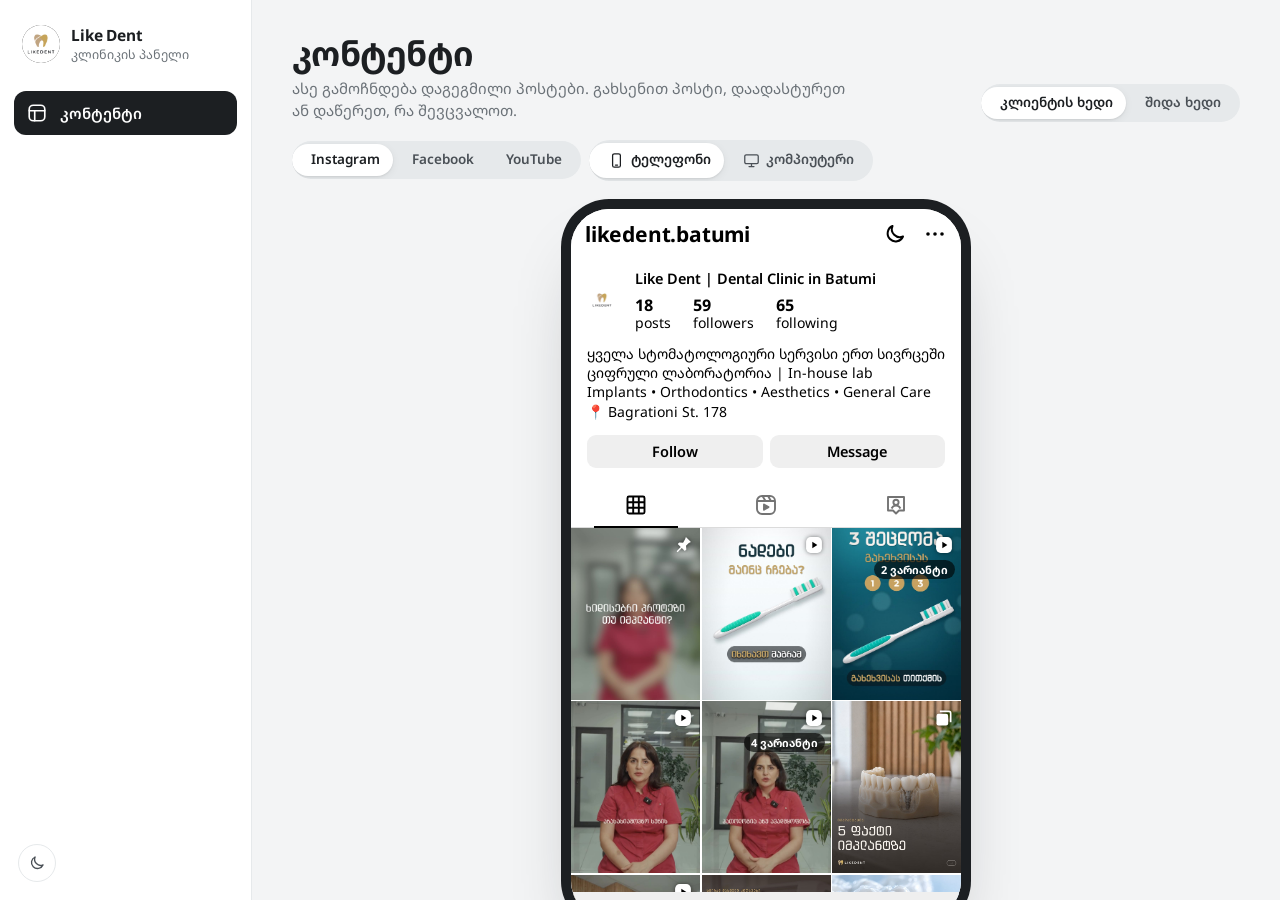
==== commit e6cd2a74: "Hub: post links wait for studio-added posts (hub v31)" ====
--- a/app.html
+++ b/app.html
@@ -263,6 +263,6 @@
   document.addEventListener('visibilitychange', tick);
 })();
 </script>
-<script src="hub.js?v=30"></script>
+<script src="hub.js?v=31"></script>
 </body>
 </html>
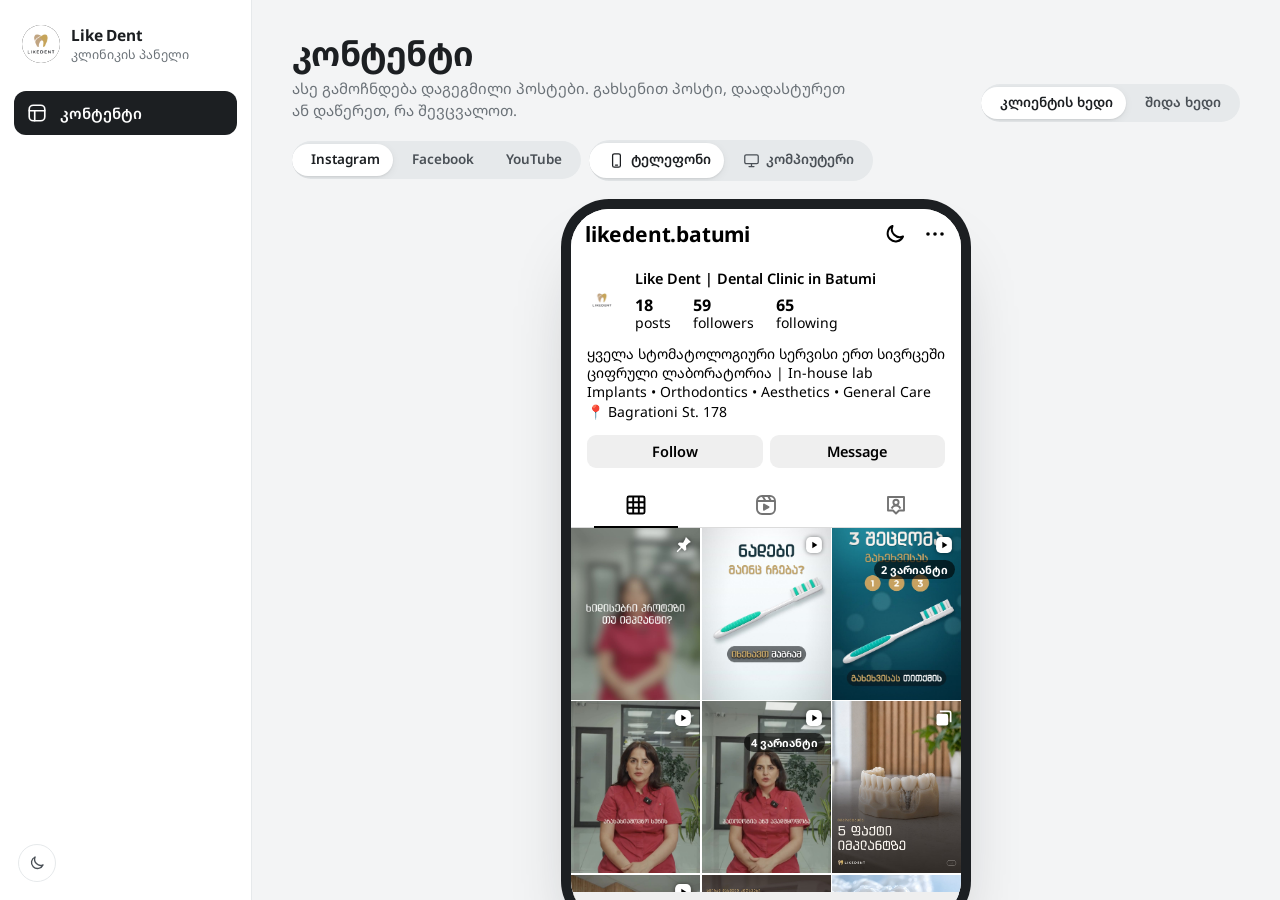
==== commit 81135277: "Hub: post links to reels open full-screen on phones (hub v32)" ====
--- a/app.html
+++ b/app.html
@@ -7,7 +7,7 @@
 <meta name="robots" content="noindex,nofollow">
 <title>Like Dent</title>
 <link rel="stylesheet" href="ig.css">
-<link rel="stylesheet" href="hub.css?v=29">
+<link rel="stylesheet" href="hub.css?v=32">
 <script>if(/[?&]post=/.test(location.search))document.documentElement.classList.add('deeplink')</script>
 <style>
 .stage{min-height:100%;display:flex;flex-direction:column;align-items:center;justify-content:center;padding:18px 12px 28px;gap:12px}
@@ -263,6 +263,6 @@
   document.addEventListener('visibilitychange', tick);
 })();
 </script>
-<script src="hub.js?v=31"></script>
+<script src="hub.js?v=32"></script>
 </body>
 </html>
--- a/hub.css
+++ b/hub.css
@@ -769,3 +769,25 @@
 .studiobody iframe{display:block;width:100%;height:calc(100vh - 150px);border:0;border-radius:var(--r-lg);background:var(--surface)}
 @media (max-width:860px){.studiobody{padding:0}.studiobody iframe{height:calc(100dvh - 190px);border-radius:0}}
 #pContent .ctrls[hidden]{display:none}
+
+/* post link on a phone, reel: full-screen video like an Instagram Reel, caption + two buttons */
+html.reelmode,html.reelmode body{overflow:hidden;overscroll-behavior:none}
+.pm.pm--reel{display:block;padding:0;background:#000;color:#fff}
+.pm--reel .rl-track{position:absolute;inset:0;display:flex;overflow-x:auto;overflow-y:hidden;scroll-snap-type:x mandatory;scrollbar-width:none}
+.pm--reel .rl-track::-webkit-scrollbar{display:none}
+.pm--reel .rl-slide{position:relative;flex:0 0 100%;height:100%;scroll-snap-align:start;scroll-snap-stop:always}
+.pm--reel .rl-slide video,.pm--reel .rl-slide img,.pm--reel .rl-slide iframe{position:absolute;inset:0;width:100%!important;height:100%!important;aspect-ratio:auto!important;object-fit:cover;display:block;background:#000;border:0}
+.pm--reel .rl-var{position:absolute;top:calc(14px + env(safe-area-inset-top));left:50%;transform:translateX(-50%);background:rgba(0,0,0,.5);font:600 12.5px var(--font);padding:5px 11px;border-radius:999px;pointer-events:none;white-space:nowrap}
+.pm--reel .rl-snd{position:absolute;top:calc(14px + env(safe-area-inset-top));right:14px;width:32px;height:32px;border-radius:50%;background:rgba(0,0,0,.45);display:grid;place-items:center;pointer-events:none;transition:opacity .25s}
+.pm--reel.rl-on .rl-snd{opacity:0}
+.pm--reel .rl-bot{position:absolute;left:0;right:0;bottom:0;padding:48px 14px calc(14px + env(safe-area-inset-bottom));background:linear-gradient(transparent,rgba(0,0,0,.72) 45%);display:flex;flex-direction:column;gap:12px;pointer-events:none}
+.pm--reel .rl-cap{pointer-events:auto;font:14px/1.4 var(--font);white-space:pre-line;overflow:hidden;display:-webkit-box;-webkit-line-clamp:2;-webkit-box-orient:vertical;text-shadow:0 1px 2px rgba(0,0,0,.4)}
+.pm--reel .rl-cap.open{-webkit-line-clamp:unset;max-height:42vh;overflow-y:auto}
+.pm--reel .rl-b{pointer-events:auto;display:flex;gap:10px}
+.pm--reel .rl-b:empty{display:none}
+.pm--reel .rl-b button{flex:1;display:inline-flex;align-items:center;justify-content:center;gap:6px;min-height:48px;padding:0 10px;white-space:nowrap;border-radius:12px;font:600 14.5px var(--font);cursor:pointer;border:0}
+.pm--reel .rl-ok{background:#fff;color:#111}
+.pm--reel .rl-ok.done{background:#1f8a5b;color:#fff}
+.pm--reel .rl-cm{background:rgba(255,255,255,.18);color:#fff;-webkit-backdrop-filter:blur(8px);backdrop-filter:blur(8px)}
+html.reelmode .ovhost .toast{bottom:auto;top:calc(56px + env(safe-area-inset-top))}
+.pm--reel.rl-drive .rl-snd{display:none}
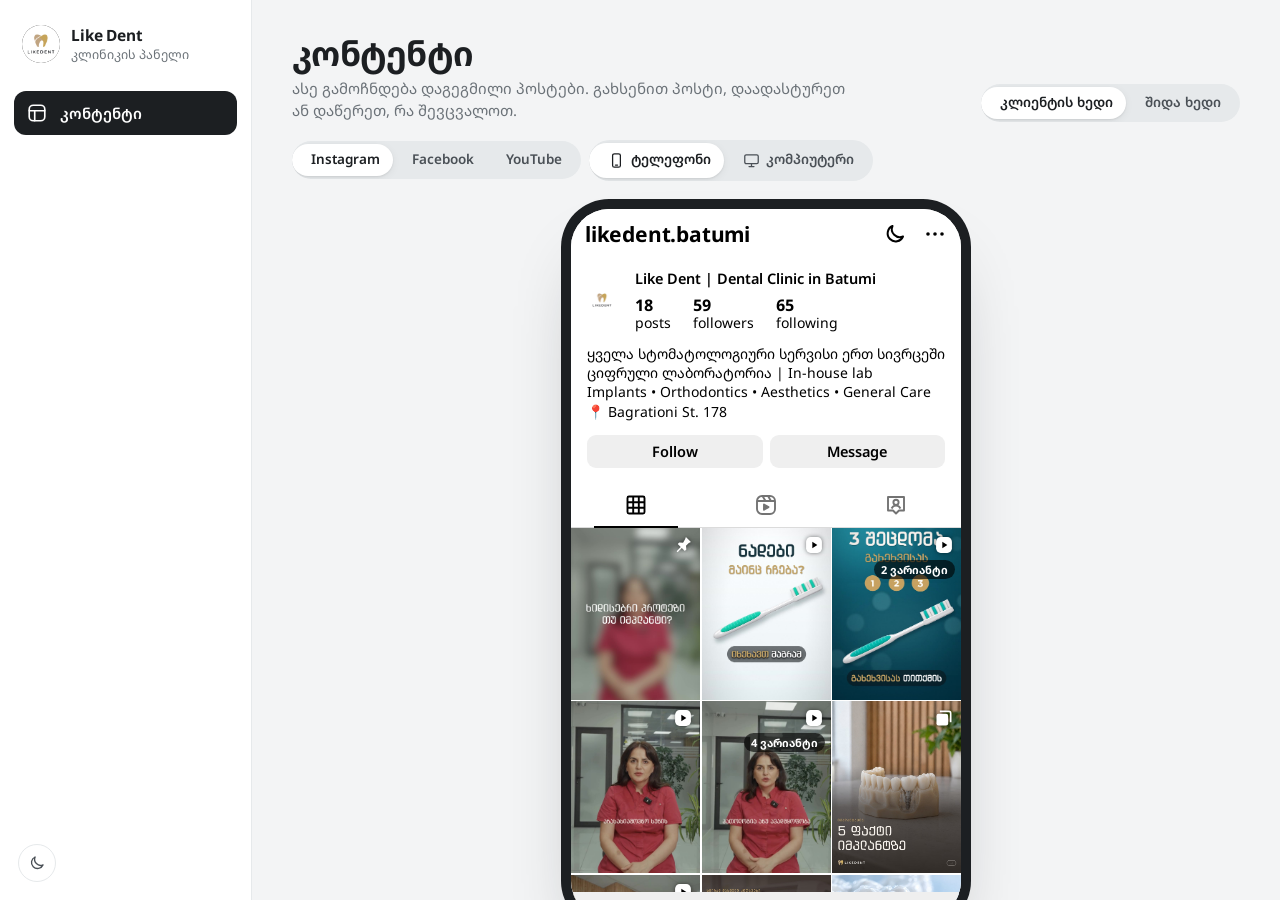
==== commit c3611958: "Studio videos play as plain MP4 via likedent-media worker (core v32, hub v33)" ====
--- a/app.html
+++ b/app.html
@@ -74,7 +74,7 @@
     <div class="status" id="st" hidden></div>
   </div>
 </div>
-<script src="core.js?v=30"></script>
+<script src="core.js?v=32"></script>
 <script>
 let CFG = null, POSTS = [], STATE = {comments:[], status:{}}, sending = 0;
 const commentsOf = id => (STATE.comments || []).filter(c => c.post === id);
@@ -263,6 +263,6 @@
   document.addEventListener('visibilitychange', tick);
 })();
 </script>
-<script src="hub.js?v=32"></script>
+<script src="hub.js?v=33"></script>
 </body>
 </html>
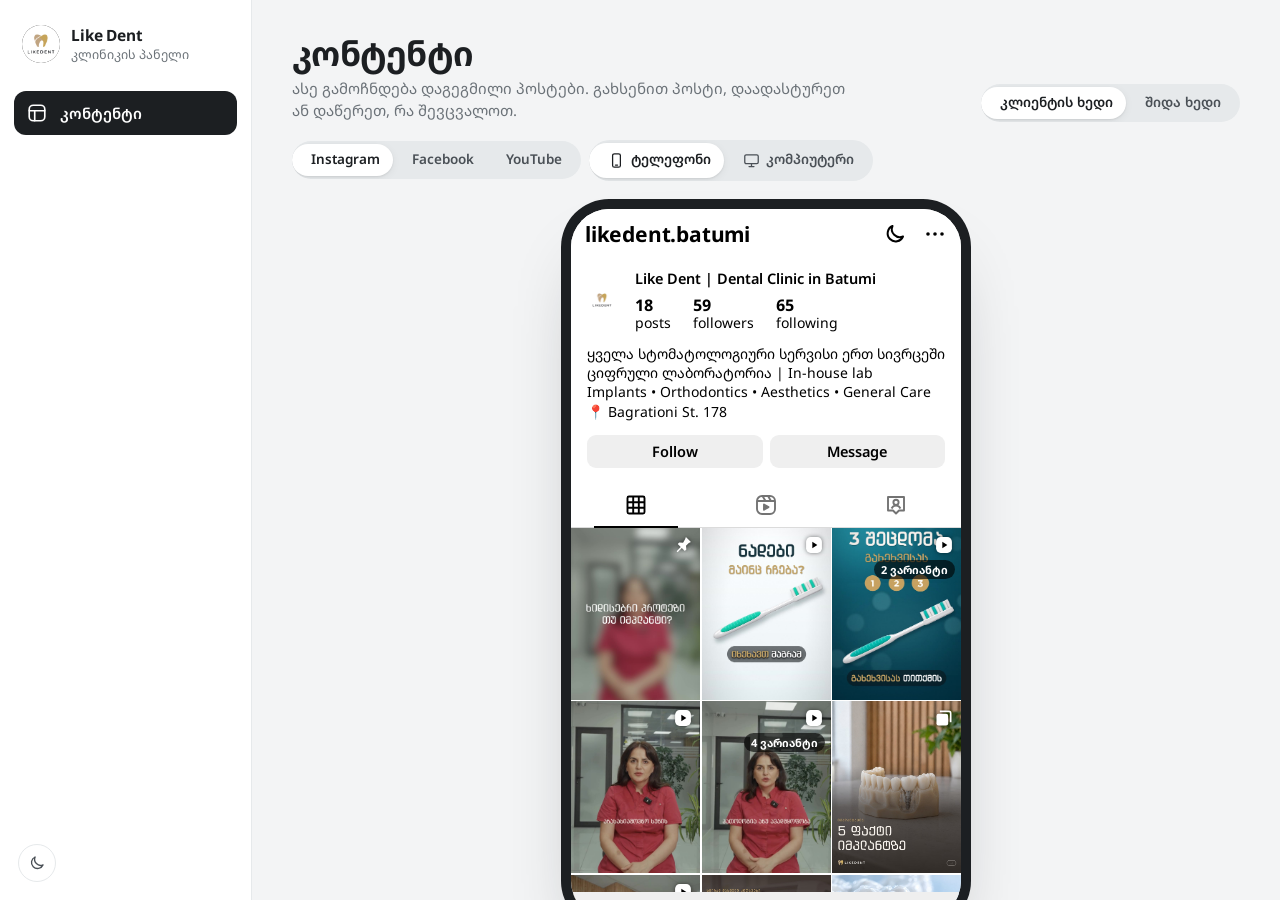
==== commit c562b713: "Patients: pipeline board with value, comments, contacted stage, drag and drop (hub v34)" ====
--- a/app.html
+++ b/app.html
@@ -7,7 +7,7 @@
 <meta name="robots" content="noindex,nofollow">
 <title>Like Dent</title>
 <link rel="stylesheet" href="ig.css">
-<link rel="stylesheet" href="hub.css?v=32">
+<link rel="stylesheet" href="hub.css?v=33">
 <script>if(/[?&]post=/.test(location.search))document.documentElement.classList.add('deeplink')</script>
 <style>
 .stage{min-height:100%;display:flex;flex-direction:column;align-items:center;justify-content:center;padding:18px 12px 28px;gap:12px}
@@ -263,6 +263,6 @@
   document.addEventListener('visibilitychange', tick);
 })();
 </script>
-<script src="hub.js?v=33"></script>
+<script src="hub.js?v=34"></script>
 </body>
 </html>
--- a/hub.css
+++ b/hub.css
@@ -268,35 +268,92 @@
 body.dark .lock .err{color:#F2B8B5}
 .lock .btn{justify-content:center}
 
-.chips{display:none;gap:6px;overflow-x:auto;scrollbar-width:none;margin-bottom:14px}
+.chips{display:none;gap:6px;overflow-x:auto;scrollbar-width:none;margin-bottom:12px}
 .chips::-webkit-scrollbar{display:none}
 .chip{appearance:none;border:1px solid var(--mist);background:var(--surface);color:var(--ink-2);border-radius:999px;padding:8px 13px;font:600 13.5px/1 var(--font);cursor:pointer;white-space:nowrap;display:inline-flex;align-items:center;gap:7px}
+.chip .dot{width:9px;height:9px;border-radius:50%;background:var(--sc)}
 .chip i{font-style:normal;color:var(--slate);font-weight:600}
-.chip[aria-pressed="true"]{background:var(--ink);color:var(--surface);border-color:var(--ink)}
-.chip[aria-pressed="true"] i{color:inherit;opacity:.7}
-.board{display:grid;grid-template-columns:repeat(3,minmax(0,1fr));gap:18px;align-items:start}
-.col{display:flex;flex-direction:column;gap:10px;min-width:0;background:var(--mist);background:color-mix(in srgb,var(--mist) 55%,transparent);border-radius:var(--r-xl);padding:12px}
-.colh{display:flex;align-items:center;gap:9px;font-weight:700;font-size:15px;padding:6px 6px 4px}
-.colh .dot{width:10px;height:10px;border-radius:50%;background:var(--sc)}
-.colh i{font-style:normal;margin-left:auto;color:var(--slate);font-weight:600;font-size:13.5px}
-.s-new{--sc:var(--mustard);--stint:var(--mustard-tint);--sink:var(--mustard-ink)}
-.s-booked{--sc:var(--ink-2);--stint:var(--mist);--sink:var(--ink-2)}
-.s-done{--sc:var(--emerald);--stint:var(--emerald-tint);--sink:var(--emerald-ink)}
-.s-lost{--sc:var(--slate);--stint:var(--mist);--sink:var(--slate)}
+.chip[aria-pressed="true"]{background:var(--sc);color:#fff;border-color:var(--sc)}
+.chip[aria-pressed="true"] .dot{background:#fff}
+.chip[aria-pressed="true"] i{color:inherit;opacity:.85}
+/* stage colours (monday palette) */
+.s-new{--sc:#579BFC;--stint:#E5F0FF;--sink:#1F5FBF}
+.s-contacted{--sc:#A25DDC;--stint:#F1E6FA;--sink:#6B2FA0}
+.s-booked{--sc:#E8912D;--stint:#FDF0DF;--sink:#94540C}
+.s-done{--sc:#00A86B;--stint:#DDF5EA;--sink:#00663F}
+.s-lost{--sc:#8A9099;--stint:var(--mist);--sink:var(--slate)}
+body.dark .s-new{--stint:#1C2A40;--sink:#9CC3FF}
+body.dark .s-contacted{--stint:#2C2140;--sink:#D2AEF0}
+body.dark .s-booked{--stint:#3A2A14;--sink:#F5C27E}
+body.dark .s-done{--stint:#12352A;--sink:#7FDDB4}
+/* tools: search + where it came from */
+.ptools{display:flex;gap:10px;align-items:center;flex-wrap:wrap;margin-bottom:16px}
+.ptq{box-sizing:border-box;display:flex;align-items:center;gap:8px;background:var(--surface);border:1px solid var(--mist);border-radius:999px;padding:0 14px;height:40px;color:var(--slate);min-width:240px}
+.ptq:focus-within{border-color:var(--mustard)}
+.ptq input{border:0;background:none;outline:none;font:15px var(--font);color:var(--ink);width:100%;min-width:0}
+.psrc{display:flex;gap:6px;overflow-x:auto;scrollbar-width:none}
+.psrc::-webkit-scrollbar{display:none}
+.pill{appearance:none;border:1px solid var(--mist);background:var(--surface);color:var(--ink-2);border-radius:999px;height:40px;padding:0 14px;font:600 13.5px var(--font);cursor:pointer;white-space:nowrap}
+.pill[aria-pressed="true"]{background:var(--ink);color:var(--surface);border-color:var(--ink)}
+/* the board */
+.board{display:grid;grid-template-columns:repeat(4,minmax(250px,1fr));gap:14px;align-items:start;overflow-x:auto;padding-bottom:6px;scrollbar-width:thin}
+.col{display:flex;flex-direction:column;min-width:0;background:var(--mist);background:color-mix(in srgb,var(--mist) 50%,transparent);border-radius:var(--r-lg);overflow:hidden;transition:box-shadow .15s var(--ease)}
+.col.over{box-shadow:0 0 0 2px var(--sc) inset;background:var(--stint)}
+.colh{display:flex;align-items:center;gap:8px;background:var(--sc);color:#fff;font-weight:700;font-size:14.5px;padding:11px 14px}
+.colh span{flex:1;min-width:0;overflow:hidden;text-overflow:ellipsis;white-space:nowrap}
+.colh i{font-style:normal;background:rgba(255,255,255,.25);border-radius:999px;padding:2px 9px;font-size:13px}
+.colh em{font-style:normal;font-weight:600;font-size:13px;opacity:.92;font-variant-numeric:tabular-nums}
+.cards{display:flex;flex-direction:column;gap:8px;padding:10px;min-height:90px}
 .lostcol{grid-column:1/-1}
+.lostcol .cards{display:grid;grid-template-columns:repeat(auto-fill,minmax(240px,1fr))}
 .lostcol[hidden]{display:none}
-.empty{color:var(--slate);font-size:14px;text-align:center;padding:30px 12px;line-height:1.5}
-.lead{background:var(--surface);border-radius:var(--r-lg);padding:14px 15px;display:flex;flex-direction:column;gap:8px;cursor:pointer;position:relative;box-shadow:0 1px 1px rgba(20,23,26,.04);transition:box-shadow .25s var(--ease),transform .25s var(--ease)}
-.lead:hover{box-shadow:0 6px 20px -8px rgba(20,23,26,.25)}
-.s-new .lead{box-shadow:inset 3px 0 0 var(--mustard),0 1px 1px rgba(20,23,26,.04)}
-.lead .lt{display:flex;align-items:center;gap:8px}
-.lead .lt b{flex:1;min-width:0;font-size:16px;letter-spacing:-.005em;overflow:hidden;text-overflow:ellipsis;white-space:nowrap}
-.tag{font-size:12px;font-weight:600;border-radius:999px;padding:4px 9px;background:var(--canvas);color:var(--ink-2);white-space:nowrap}
-.lead .ls{font-size:13.5px;color:var(--slate);line-height:1.4}
-.lead .ln{font-size:13.5px;line-height:1.45;color:var(--ink-2);display:-webkit-box;-webkit-line-clamp:2;-webkit-box-orient:vertical;overflow:hidden}
-.lead .la{display:flex;gap:6px;flex-wrap:wrap;align-items:center;margin-top:2px}
-.lead .la .sp{flex:1}
-.lostbtn{margin-top:18px}
+.empty{color:var(--slate);font-size:13.5px;text-align:center;padding:22px 10px;line-height:1.5;grid-column:1/-1}
+.lead{background:var(--surface);border-radius:var(--r-md);padding:12px 13px 10px;display:flex;flex-direction:column;gap:7px;cursor:pointer;position:relative;box-shadow:0 1px 2px rgba(20,23,26,.07);border-left:3px solid var(--sc);transition:box-shadow .2s var(--ease),transform .2s var(--ease)}
+.lead:hover{box-shadow:0 6px 18px -8px rgba(20,23,26,.3)}
+.lead.drag{opacity:.45}
+.lead .lt{display:flex;align-items:baseline;gap:8px}
+.lead .lt b{flex:1;min-width:0;font-size:15.5px;letter-spacing:-.005em;overflow:hidden;text-overflow:ellipsis;white-space:nowrap}
+.lead .val{font-weight:700;font-size:14px;color:var(--emerald-ink);font-variant-numeric:tabular-nums}
+body.dark .lead .val{color:#7FDDB4}
+.lead .lm{display:flex;gap:6px;flex-wrap:wrap;align-items:center;font-size:13px;color:var(--slate);min-width:0}
+.lead .sv{overflow:hidden;text-overflow:ellipsis;white-space:nowrap;min-width:0;flex:1}
+.src{font-size:12px;font-weight:600;border-radius:6px;padding:3px 8px;white-space:nowrap;background:var(--canvas);color:var(--ink-2)}
+.src-book{background:#E5F0FF;color:#1F5FBF}.src-cons{background:#DDF5EA;color:#00663F}.src-ask{background:#F1E6FA;color:#6B2FA0}
+body.dark .src-book{background:#1C2A40;color:#9CC3FF}body.dark .src-cons{background:#12352A;color:#7FDDB4}body.dark .src-ask{background:#2C2140;color:#D2AEF0}
+.lead .lf{display:flex;align-items:center;gap:6px;font-size:12.5px;color:var(--slate);white-space:nowrap}
+.lead .lf .sp{flex:1}
+.lead .nc{display:inline-flex;align-items:center;gap:3px}
+.lead .nc svg{width:14px;height:14px}
+.ib{appearance:none;border:0;background:var(--canvas);color:var(--ink-2);height:30px;min-width:30px;border-radius:8px;display:inline-flex;align-items:center;justify-content:center;gap:5px;cursor:pointer;text-decoration:none;font:600 12.5px var(--font);padding:0 7px}
+.ib:hover{background:var(--mist)}
+.ib svg{width:15px;height:15px}
+.ib.nx{background:var(--stint);color:var(--sink)}
+.ib.nx span{display:none}
+.lostbtn{margin-top:16px}
+/* patient sheet */
+.leadsheet{max-width:600px!important}
+.lmeta{display:flex;align-items:center;gap:8px;flex-wrap:wrap;font-size:13px;color:var(--slate);margin-top:-6px}
+.lmeta .sp{flex:1}
+.lnote{white-space:pre-line;background:var(--canvas);border-radius:var(--r-md);padding:12px 14px;font-size:14.5px;line-height:1.5;color:var(--ink)}
+.cmts h4{margin:0 0 8px;font-size:14px;color:var(--slate)}
+.cmts ul{list-style:none;margin:0;padding:0;display:flex;flex-direction:column;gap:10px}
+.cmts li{display:flex;gap:10px;align-items:flex-start}
+.cmts li.none{color:var(--slate);font-size:13.5px}
+.cmts li.pending{opacity:.6}
+.cmts .av{flex:0 0 30px;height:30px;border-radius:50%;background:var(--mustard);color:#fff;display:grid;place-items:center;font-weight:700;font-size:13px}
+.cmts li>div{flex:1;min-width:0;background:var(--canvas);border-radius:4px 14px 14px 14px;padding:8px 12px}
+.cmts li b{font-size:13.5px}
+.cmts li small{font-size:12px;color:var(--slate);margin-left:8px}
+.cmts li p{margin:3px 0 0;font-size:14.5px;line-height:1.45;white-space:pre-wrap;word-break:break-word}
+.cdel{appearance:none;border:0;background:none;color:var(--slate);cursor:pointer;padding:6px;border-radius:6px;opacity:.6}
+.cdel:hover{opacity:1;background:var(--canvas)}
+.cnew{display:flex;gap:8px;align-items:flex-end;margin-top:10px}
+.cnew textarea{min-height:46px!important;flex:1}
+.ldet{border-top:1px solid var(--mist);padding-top:10px}
+.lval{max-width:220px}
+.lval input{font-weight:700;font-size:16px!important}
+.ldet summary{cursor:pointer;font-weight:600;font-size:14px;color:var(--ink-2);padding:4px 0}
+.ldet-b{display:flex;flex-direction:column;gap:14px;padding-top:12px}
 
 /* sheets (add / patient details) */
 .hsheet{position:fixed;inset:0;z-index:75;background:var(--scrim);display:flex;align-items:center;justify-content:center;padding:20px;backdrop-filter:blur(8px);-webkit-backdrop-filter:blur(8px)}
@@ -310,7 +367,7 @@
 .hsheet textarea{min-height:84px;resize:vertical}
 .hsheet .two{display:grid;grid-template-columns:1fr 1fr;gap:12px}
 .hsheet .row{display:flex;gap:8px;justify-content:flex-end;flex-wrap:wrap;margin-top:4px}
-.stagepick{display:grid;grid-template-columns:repeat(4,1fr);gap:6px}
+.stagepick{display:grid;grid-template-columns:repeat(5,1fr);gap:6px}
 .stagepick button{appearance:none;border:1px solid var(--mist);background:var(--surface);color:var(--ink-2);border-radius:var(--r-md);padding:11px 8px;font:600 13px/1.25 var(--font);cursor:pointer;display:flex;flex-direction:column;align-items:center;gap:7px;text-align:center}
 .stagepick button::before{content:"";width:10px;height:10px;border-radius:50%;background:var(--sc)}
 .stagepick button[aria-pressed="true"]{border-color:var(--sc);background:var(--stint);color:var(--sink)}
@@ -382,10 +439,20 @@
   body.hubbed .app{width:100%;height:calc(100dvh - 210px - env(safe-area-inset-bottom,0px));border-radius:0;box-shadow:none}
   .hint{display:none}
   .chips{display:flex}
-  .board{grid-template-columns:1fr}
-  .board .col{background:none;padding:0}
+  .ptools{flex-direction:column;align-items:stretch;gap:8px;margin-bottom:12px}
+  .ptq{min-width:0;width:100%}
+  .lval{max-width:none}
+  .board{grid-template-columns:1fr;overflow:visible}
+  .board .col{background:none;border-radius:0}
   .board .col[data-off]{display:none}
   .colh{display:none}
+  .cards{padding:0}
+  .lostcol .cards{display:flex}
+  .lead{padding:14px 14px 12px}
+  .ib{height:38px;min-width:38px;border-radius:10px}
+  .ib.nx span{display:inline}
+  .lmeta .sp{display:none}
+  .cnew{position:sticky;bottom:-20px;background:var(--surface);padding:8px 0}
   .kpi{padding:16px}
   .kpi b{font-size:38px}
   .igw{padding:20px 14px;border-radius:var(--r-lg)}
@@ -415,7 +482,7 @@
   .rv{padding-bottom:calc(12px + env(safe-area-inset-bottom,0px))}
   .hsheet{align-items:flex-end;padding:0}
   .hsheet form{border-radius:var(--r-xl) var(--r-xl) 0 0;max-height:92%;padding-bottom:calc(20px + env(safe-area-inset-bottom,0px))}
-  .stagepick{grid-template-columns:repeat(2,1fr)}
+  .stagepick{grid-template-columns:repeat(3,1fr)}
   .hubtoast{bottom:calc(var(--tabbar) + 18px)}
 }
 @media (prefers-reduced-motion:reduce){*,*::before,*::after{animation:none!important;transition:none!important}}
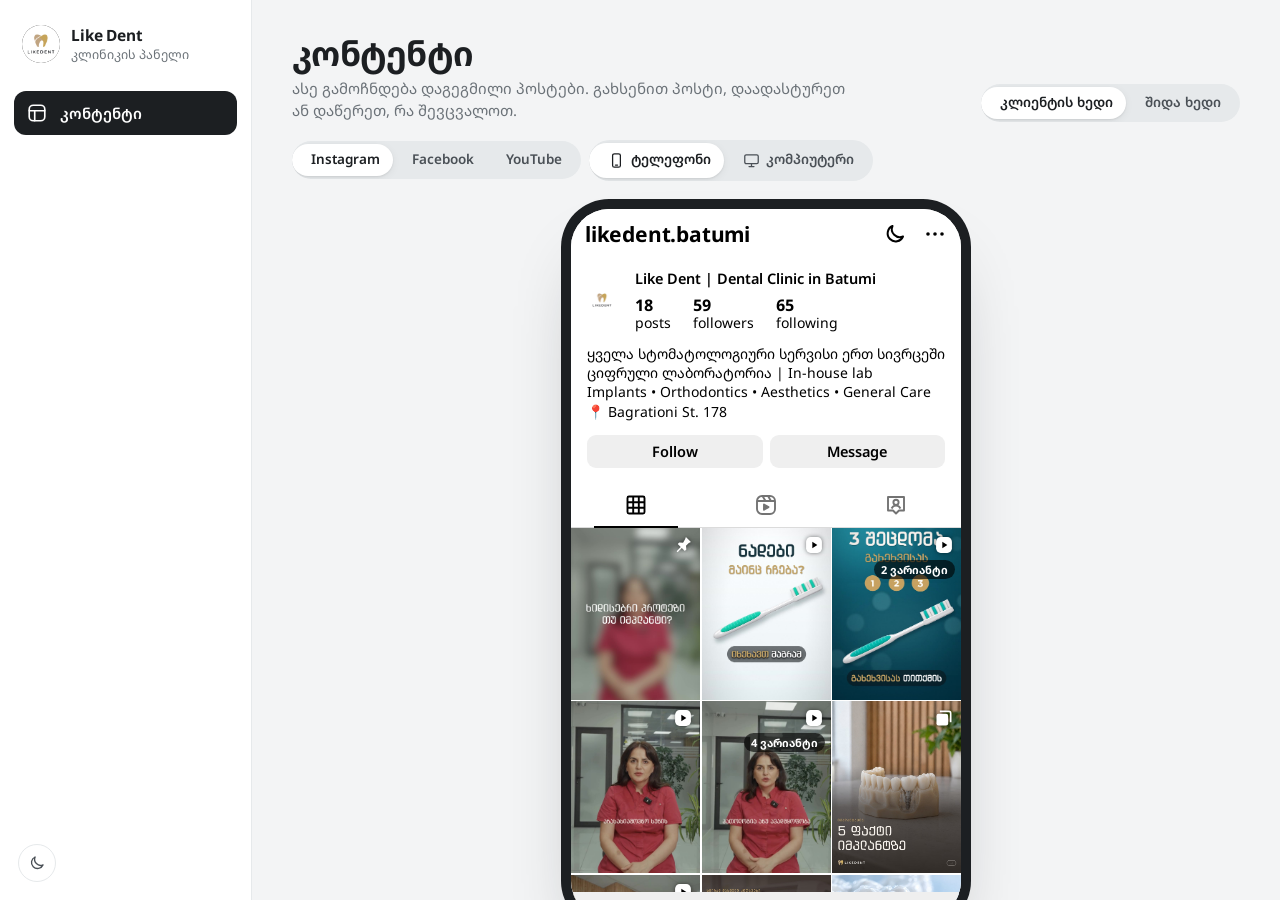
==== commit 0414aa89: "Patients: preferred time shown as "12 ნოემბერი (13:00 – 16:00)" (hub v35)" ====
--- a/app.html
+++ b/app.html
@@ -263,6 +263,6 @@
   document.addEventListener('visibilitychange', tick);
 })();
 </script>
-<script src="hub.js?v=34"></script>
+<script src="hub.js?v=35"></script>
 </body>
 </html>
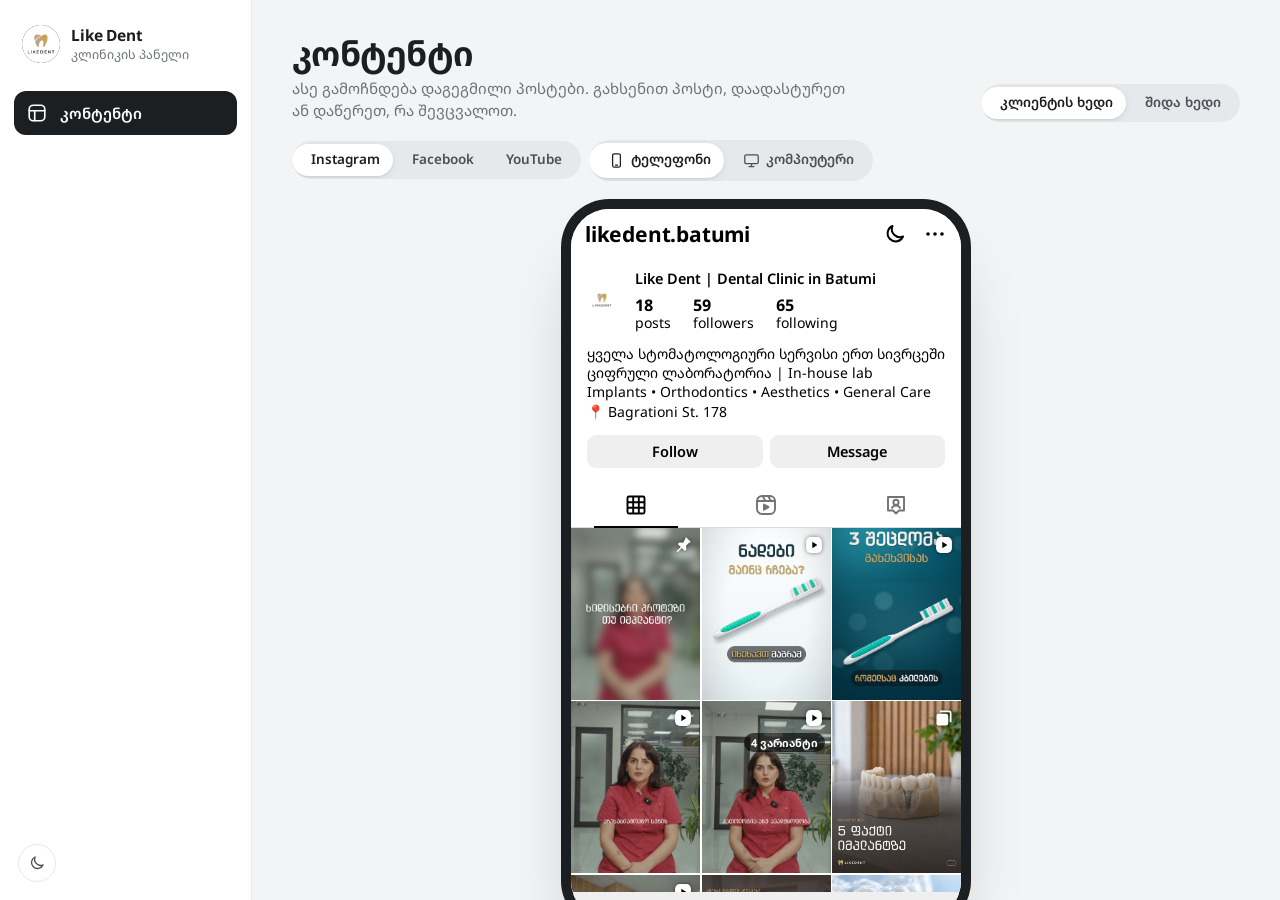
==== commit 567be190: "Hub: show horizontal videos whole on phones (post links)" ====
--- a/app.html
+++ b/app.html
@@ -7,7 +7,7 @@
 <meta name="robots" content="noindex,nofollow">
 <title>Like Dent</title>
 <link rel="stylesheet" href="ig.css">
-<link rel="stylesheet" href="hub.css?v=33">
+<link rel="stylesheet" href="hub.css?v=34">
 <script>if(/[?&]post=/.test(location.search))document.documentElement.classList.add('deeplink')</script>
 <style>
 .stage{min-height:100%;display:flex;flex-direction:column;align-items:center;justify-content:center;padding:18px 12px 28px;gap:12px}
@@ -263,6 +263,6 @@
   document.addEventListener('visibilitychange', tick);
 })();
 </script>
-<script src="hub.js?v=35"></script>
+<script src="hub.js?v=36"></script>
 </body>
 </html>
--- a/hub.css
+++ b/hub.css
@@ -844,6 +844,7 @@
 .pm--reel .rl-track::-webkit-scrollbar{display:none}
 .pm--reel .rl-slide{position:relative;flex:0 0 100%;height:100%;scroll-snap-align:start;scroll-snap-stop:always}
 .pm--reel .rl-slide video,.pm--reel .rl-slide img,.pm--reel .rl-slide iframe{position:absolute;inset:0;width:100%!important;height:100%!important;aspect-ratio:auto!important;object-fit:cover;display:block;background:#000;border:0}
+.pm--reel .rl-slide.rl-wide video{object-fit:contain!important;bottom:22vh!important;top:0!important;height:auto!important}
 .pm--reel .rl-var{position:absolute;top:calc(14px + env(safe-area-inset-top));left:50%;transform:translateX(-50%);background:rgba(0,0,0,.5);font:600 12.5px var(--font);padding:5px 11px;border-radius:999px;pointer-events:none;white-space:nowrap}
 .pm--reel .rl-snd{position:absolute;top:calc(14px + env(safe-area-inset-top));right:14px;width:32px;height:32px;border-radius:50%;background:rgba(0,0,0,.45);display:grid;place-items:center;pointer-events:none;transition:opacity .25s}
 .pm--reel.rl-on .rl-snd{opacity:0}
